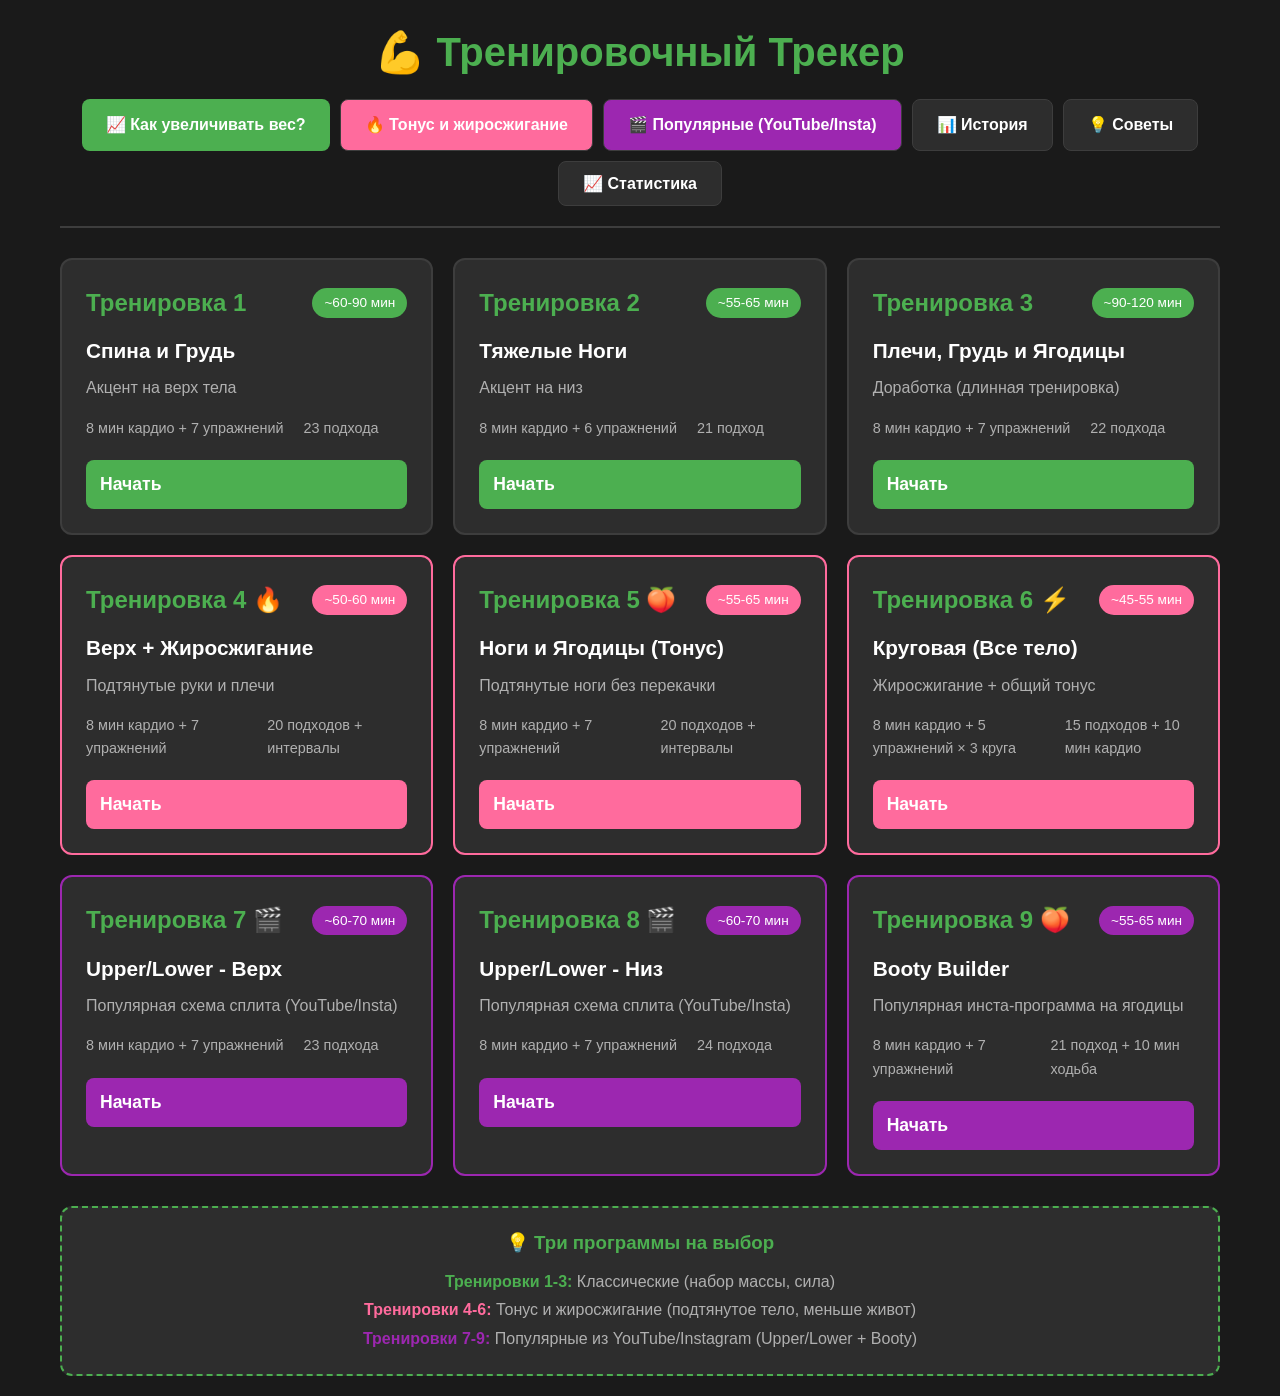
==== index.html @ eb7194f7 "Initial commit via Netlify [skip ci]" ====
<!DOCTYPE html>
<html lang="ru">
<head>
    <meta charset="UTF-8">
    <meta name="viewport" content="width=device-width, initial-scale=1.0">
    <title>Мой Тренировочный Трекер</title>
    <link rel="stylesheet" href="styles.css">
</head>
<body>
    <div class="container">
        <header>
            <h1>💪 Тренировочный Трекер</h1>
            <div class="header-buttons">
                <a href="progression.html" class="btn btn-primary" style="text-decoration: none;">📈 Как увеличивать вес?</a>
                <a href="toning.html" class="btn btn-secondary" style="text-decoration: none; background: #FF6B9D;">🔥 Тонус и жиросжигание</a>
                <a href="popular.html" class="btn btn-secondary" style="text-decoration: none; background: #9C27B0;">🎬 Популярные (YouTube/Insta)</a>
                <button id="historyBtn" class="btn btn-secondary">📊 История</button>
                <button id="adviceBtn" class="btn btn-secondary">💡 Советы</button>
                <button id="statsBtn" class="btn btn-secondary">📈 Статистика</button>
            </div>
        </header>

        <!-- Главный экран выбора тренировки -->
        <div id="mainScreen" class="screen active">
            <div class="workout-cards">
                <div class="workout-card" data-workout="1">
                    <div class="workout-header">
                        <h2>Тренировка 1</h2>
                        <span class="workout-badge">~60-90 мин</span>
                    </div>
                    <h3>Спина и Грудь</h3>
                    <p>Акцент на верх тела</p>
                    <div class="workout-info">
                        <span>8 мин кардио + 7 упражнений</span>
                        <span>23 подхода</span>
                    </div>
                    <button class="btn btn-primary start-btn" data-workout="1">Начать</button>
                </div>

                <div class="workout-card" data-workout="2">
                    <div class="workout-header">
                        <h2>Тренировка 2</h2>
                        <span class="workout-badge">~55-65 мин</span>
                    </div>
                    <h3>Тяжелые Ноги</h3>
                    <p>Акцент на низ</p>
                    <div class="workout-info">
                        <span>8 мин кардио + 6 упражнений</span>
                        <span>21 подход</span>
                    </div>
                    <button class="btn btn-primary start-btn" data-workout="2">Начать</button>
                </div>

                <div class="workout-card" data-workout="3">
                    <div class="workout-header">
                        <h2>Тренировка 3</h2>
                        <span class="workout-badge">~90-120 мин</span>
                    </div>
                    <h3>Плечи, Грудь и Ягодицы</h3>
                    <p>Доработка (длинная тренировка)</p>
                    <div class="workout-info">
                        <span>8 мин кардио + 7 упражнений</span>
                        <span>22 подхода</span>
                    </div>
                    <button class="btn btn-primary start-btn" data-workout="3">Начать</button>
                </div>

                <div class="workout-card" data-workout="4" style="border-color: #FF6B9D;">
                    <div class="workout-header">
                        <h2>Тренировка 4 🔥</h2>
                        <span class="workout-badge" style="background: #FF6B9D;">~50-60 мин</span>
                    </div>
                    <h3>Верх + Жиросжигание</h3>
                    <p>Подтянутые руки и плечи</p>
                    <div class="workout-info">
                        <span>8 мин кардио + 7 упражнений</span>
                        <span>20 подходов + интервалы</span>
                    </div>
                    <button class="btn btn-primary start-btn" data-workout="4" style="background: #FF6B9D;">Начать</button>
                </div>

                <div class="workout-card" data-workout="5" style="border-color: #FF6B9D;">
                    <div class="workout-header">
                        <h2>Тренировка 5 🍑</h2>
                        <span class="workout-badge" style="background: #FF6B9D;">~55-65 мин</span>
                    </div>
                    <h3>Ноги и Ягодицы (Тонус)</h3>
                    <p>Подтянутые ноги без перекачки</p>
                    <div class="workout-info">
                        <span>8 мин кардио + 7 упражнений</span>
                        <span>20 подходов + интервалы</span>
                    </div>
                    <button class="btn btn-primary start-btn" data-workout="5" style="background: #FF6B9D;">Начать</button>
                </div>

                <div class="workout-card" data-workout="6" style="border-color: #FF6B9D;">
                    <div class="workout-header">
                        <h2>Тренировка 6 ⚡</h2>
                        <span class="workout-badge" style="background: #FF6B9D;">~45-55 мин</span>
                    </div>
                    <h3>Круговая (Все тело)</h3>
                    <p>Жиросжигание + общий тонус</p>
                    <div class="workout-info">
                        <span>8 мин кардио + 5 упражнений × 3 круга</span>
                        <span>15 подходов + 10 мин кардио</span>
                    </div>
                    <button class="btn btn-primary start-btn" data-workout="6" style="background: #FF6B9D;">Начать</button>
                </div>

                <div class="workout-card" data-workout="7" style="border-color: #9C27B0;">
                    <div class="workout-header">
                        <h2>Тренировка 7 🎬</h2>
                        <span class="workout-badge" style="background: #9C27B0;">~60-70 мин</span>
                    </div>
                    <h3>Upper/Lower - Верх</h3>
                    <p>Популярная схема сплита (YouTube/Insta)</p>
                    <div class="workout-info">
                        <span>8 мин кардио + 7 упражнений</span>
                        <span>23 подхода</span>
                    </div>
                    <button class="btn btn-primary start-btn" data-workout="7" style="background: #9C27B0;">Начать</button>
                </div>

                <div class="workout-card" data-workout="8" style="border-color: #9C27B0;">
                    <div class="workout-header">
                        <h2>Тренировка 8 🎬</h2>
                        <span class="workout-badge" style="background: #9C27B0;">~60-70 мин</span>
                    </div>
                    <h3>Upper/Lower - Низ</h3>
                    <p>Популярная схема сплита (YouTube/Insta)</p>
                    <div class="workout-info">
                        <span>8 мин кардио + 7 упражнений</span>
                        <span>24 подхода</span>
                    </div>
                    <button class="btn btn-primary start-btn" data-workout="8" style="background: #9C27B0;">Начать</button>
                </div>

                <div class="workout-card" data-workout="9" style="border-color: #9C27B0;">
                    <div class="workout-header">
                        <h2>Тренировка 9 🍑</h2>
                        <span class="workout-badge" style="background: #9C27B0;">~55-65 мин</span>
                    </div>
                    <h3>Booty Builder</h3>
                    <p>Популярная инста-программа на ягодицы</p>
                    <div class="workout-info">
                        <span>8 мин кардио + 7 упражнений</span>
                        <span>21 подход + 10 мин ходьба</span>
                    </div>
                    <button class="btn btn-primary start-btn" data-workout="9" style="background: #9C27B0;">Начать</button>
                </div>
            </div>

            <div style="text-align: center; margin-top: 30px; padding: 20px; background: var(--bg-card); border-radius: 12px; border: 2px dashed var(--primary);">
                <h3 style="color: var(--primary); margin-bottom: 10px;">💡 Три программы на выбор</h3>
                <p style="color: var(--text-secondary); line-height: 1.8;">
                    <strong style="color: var(--primary);">Тренировки 1-3:</strong> Классические (набор массы, сила)<br>
                    <strong style="color: #FF6B9D;">Тренировки 4-6:</strong> Тонус и жиросжигание (подтянутое тело, меньше живот)<br>
                    <strong style="color: #9C27B0;">Тренировки 7-9:</strong> Популярные из YouTube/Instagram (Upper/Lower + Booty)
                </p>
            </div>
        </div>

        <!-- Экран тренировки -->
        <div id="workoutScreen" class="screen">
            <div class="workout-controls">
                <button id="backBtn" class="btn btn-secondary">← Назад</button>
                <div class="timer-display">
                    <div class="main-timer">
                        <span class="timer-label">Общее время:</span>
                        <span id="mainTimer">00:00:00</span>
                    </div>
                </div>
                <button id="finishBtn" class="btn btn-success">✓ Завершить</button>
            </div>

            <!-- Кардио таймер -->
            <div id="cardioSection" class="cardio-section">
                <h2>🏃 Разминка - Кардио (8 минут)</h2>
                <p style="margin-bottom: 20px; opacity: 0.9; font-size: 1.1rem;">
                    Выбери: Эллипсоид / Степпер (Stairmaster) / Велосипед
                </p>
                <div class="cardio-timer">
                    <div class="timer-circle">
                        <span id="cardioTimer">08:00</span>
                    </div>
                    <div class="cardio-buttons">
                        <button id="cardioStartBtn" class="btn btn-primary">Начать</button>
                        <button id="cardioResetBtn" class="btn btn-secondary">Сбросить</button>
                        <button id="cardioSkipBtn" class="btn btn-secondary">Пропустить</button>
                    </div>
                </div>
            </div>

            <!-- Список упражнений -->
            <div id="exercisesList" class="exercises-list"></div>

            <!-- Таймер отдыха -->
            <div id="restTimer" class="rest-timer">
                <div class="rest-content">
                    <h3>⏱️ Отдых</h3>
                    <div class="rest-time" id="restTime">00:60</div>
                    <div class="rest-buttons">
                        <button id="restAddBtn" class="btn btn-secondary">+15 сек</button>
                        <button id="restStopBtn" class="btn btn-primary">Готов!</button>
                    </div>
                </div>
            </div>
        </div>

        <!-- Экран истории -->
        <div id="historyScreen" class="screen">
            <div class="screen-header">
                <button class="btn btn-secondary back-to-main">← Назад</button>
                <h2>📊 История тренировок</h2>
                <button id="clearHistoryBtn" class="btn btn-danger">Очистить</button>
            </div>
            <div id="historyList" class="history-list"></div>
        </div>

        <!-- Экран советов -->
        <div id="adviceScreen" class="screen">
            <div class="screen-header">
                <button class="btn btn-secondary back-to-main">← Назад</button>
                <h2>💡 Советы и рекомендации</h2>
            </div>
            <div class="advice-content">
                <div class="advice-section">
                    <h3>🎯 Почему нет визуальных результатов?</h3>
                    <div class="advice-card">
                        <h4>1. Питание - это 70% успеха</h4>
                        <ul>
                            <li><strong>Белок:</strong> 1.6-2.2 г на кг веса тела в день</li>
                            <li><strong>Калории:</strong> профицит +200-300 ккал для набора массы</li>
                            <li><strong>Отслеживание:</strong> веди дневник питания хотя бы неделю</li>
                        </ul>
                    </div>

                    <div class="advice-card">
                        <h4>2. Прогрессия нагрузок ⚡ КЛЮЧ К РЕЗУЛЬТАТАМ!</h4>
                        <ul>
                            <li><strong>Когда увеличивать вес:</strong> если делаешь все подходы с верхним пределом повторений легко</li>
                            <li><strong>Пример:</strong> делаешь 4 подхода по 10 раз, последний подход легко → увеличь вес</li>
                            <li><strong>Приложение подскажет:</strong> индикатор "Пора увеличить вес" появится автоматически!</li>
                            <li><strong>Изоляция (бицепс, дельты):</strong> +2.5 кг</li>
                            <li><strong>Компаунды верх (жимы, тяги):</strong> +2.5-5 кг</li>
                            <li><strong>Ноги (приседания, жим ногами):</strong> +5-10 кг</li>
                            <li><strong>НЕ жертвуй техникой ради веса!</strong> Лучше меньше вес с правильной техникой</li>
                        </ul>
                    </div>

                    <div class="advice-card warning">
                        <h4>📊 Как использовать трекер весов в приложении:</h4>
                        <ul>
                            <li><strong>1.</strong> Во время тренировки вводи фактическое количество повторений в каждом подходе</li>
                            <li><strong>2.</strong> Когда сделаешь все подходы с максимальным количеством повторений, увидишь: <br><em>"🎉 Отлично! Пора увеличить вес на +X кг"</em></li>
                            <li><strong>3.</strong> Нажми кнопку "⚙️ Вес" рядом с упражнением и введи новый вес</li>
                            <li><strong>4.</strong> Все веса сохраняются автоматически - не потеряешь прогресс!</li>
                        </ul>
                    </div>

                    <div class="advice-card">
                        <h4>3. Разминка и заминка ВАЖНЫ!</h4>
                        <ul>
                            <li><strong>Разминка:</strong> 8 мин кардио ✅ (уже включено в каждую тренировку)</li>
                            <li><strong>Дополнительно:</strong> можешь добавить 2-3 мин динамической растяжки</li>
                            <li><strong>Заминка:</strong> 5-10 мин растяжки работающих мышц</li>
                            <li>Это предотвращает травмы и улучшает восстановление</li>
                        </ul>
                    </div>

                    <div class="advice-card">
                        <h4>4. Восстановление</h4>
                        <ul>
                            <li><strong>Сон:</strong> 7-9 часов каждую ночь</li>
                            <li><strong>Отдых:</strong> минимум 48 часов между тренировками одной группы мышц</li>
                            <li><strong>Вода:</strong> 2-3 литра в день</li>
                        </ul>
                    </div>

                    <div class="advice-card">
                        <h4>5. Техника выполнения</h4>
                        <ul>
                            <li>Медленная негативная фаза (опускание веса)</li>
                            <li>Полная амплитуда движения</li>
                            <li>Контроль веса, не рывки</li>
                            <li>Связь мозг-мышца (чувствуй работающую мышцу)</li>
                        </ul>
                    </div>

                    <div class="advice-card">
                        <h4>6. Опциональные упражнения</h4>
                        <ul>
                            <li><strong>Кор:</strong> планки и пресс нужны для стабилизации</li>
                            <li>Делай их хотя бы 2 раза в неделю</li>
                            <li>Сильный кор = больше силы в базовых упражнениях</li>
                        </ul>
                    </div>
                </div>

                <div class="advice-section">
                    <h3>📝 Рекомендации по твоей программе</h3>
                    <div class="advice-card warning">
                        <h4>⚠️ Что стоит изменить:</h4>
                        <ul>
                            <li><strong>✅ Кардио разминка:</strong> уже включено в каждую тренировку (8 мин)</li>
                            <li><strong>Добавь заминку:</strong> 5-10 мин растяжки в конце тренировки</li>
                            <li><strong>Делай опциональные упражнения:</strong> особенно кор</li>
                            <li><strong>Отслеживай прогресс:</strong> записывай веса и повторения</li>
                            <li><strong>Фотографируй себя:</strong> каждые 2 недели в одном ракурсе</li>
                        </ul>
                    </div>
                </div>

                <div class="advice-section">
                    <h3>🔥 Новые тренировки 4-6: Тонус и жиросжигание</h3>

                    <div class="advice-card" style="border-color: #FF6B9D; background: rgba(255, 107, 157, 0.05);">
                        <h4 style="color: #FF6B9D;">Для кого эти тренировки?</h4>
                        <ul>
                            <li>✅ Хочешь подтянутое тело (не массивное)</li>
                            <li>✅ Нужно убрать живот</li>
                            <li>✅ Хочешь красивые руки и ноги</li>
                            <li>✅ Любишь тренажеры, не любишь работать на коврике</li>
                            <li>✅ Предпочитаешь короткие тренировки (45-60 мин)</li>
                        </ul>
                    </div>

                    <div class="advice-card">
                        <h4>Тренировка 4: Верх + Жиросжигание</h4>
                        <ul>
                            <li><strong>Акцент:</strong> Подтянутые руки (особенно трицепс - задняя часть рук)</li>
                            <li><strong>Особенности:</strong> 4 подхода на трицепс по 15 повторений</li>
                            <li><strong>Кардио:</strong> 5 мин интервалы (30 сек быстро / 30 сек медленно)</li>
                            <li><strong>Упражнения на пресс:</strong> скручивания на блоке</li>
                        </ul>
                    </div>

                    <div class="advice-card">
                        <h4>Тренировка 5: Ноги и Ягодицы (Тонус)</h4>
                        <ul>
                            <li><strong>Акцент:</strong> Подтянутые ноги и ягодицы БЕЗ перекачки</li>
                            <li><strong>Особенности:</strong> Легкие веса, 15-20 повторений</li>
                            <li><strong>Изоляция:</strong> Отведение/сведение ног для формы</li>
                            <li><strong>Кардио:</strong> 5 мин степпер интервалы</li>
                        </ul>
                    </div>

                    <div class="advice-card">
                        <h4>Тренировка 6: Круговая (Всё тело)</h4>
                        <ul>
                            <li><strong>Формат:</strong> 3 круга без отдыха между упражнениями!</li>
                            <li><strong>Эффект:</strong> Максимальное жиросжигание</li>
                            <li><strong>Время:</strong> Самая быстрая - 45-55 минут</li>
                            <li><strong>Кардио:</strong> 10 минут в конце</li>
                            <li><strong>Важно:</strong> Не гонись за весами, важнее темп!</li>
                        </ul>
                    </div>

                    <div class="advice-card warning">
                        <h4>⚠️ ВАЖНО: Про живот</h4>
                        <ul>
                            <li><strong>Локального жиросжигания НЕ существует!</strong></li>
                            <li>Упражнения на пресс НЕ убирают живот</li>
                            <li>Убрать живот = дефицит калорий + кардио + время</li>
                            <li>Упражнения на пресс = укрепление кора (осанка, сила)</li>
                            <li><strong>Формула:</strong> Питание (70%) + Кардио (20%) + Силовые (10%)</li>
                        </ul>
                    </div>

                    <div class="advice-card" style="border-color: #FF6B9D;">
                        <h4 style="color: #FF6B9D;">Питание для тренировок 4-6:</h4>
                        <ul>
                            <li><strong>Белок:</strong> 1.8-2.2 г на кг веса (для сохранения мышц)</li>
                            <li><strong>Калории:</strong> дефицит -300-500 ккал</li>
                            <li><strong>Не спеши:</strong> -0.5 кг в неделю = идеально</li>
                            <li><strong>Результат:</strong> Через 8-12 недель увидишь изменения</li>
                        </ul>
                    </div>

                    <div class="advice-card">
                        <h4>Можно ли совмещать программы?</h4>
                        <p style="margin-bottom: 10px;">✅ Да! Примеры:</p>
                        <ul>
                            <li><strong>Вариант 1:</strong> Пн - Тренировка 1, Ср - Тренировка 5, Пт - Тренировка 6</li>
                            <li><strong>Вариант 2:</strong> Чередуй недели (неделя 1-3, неделя 4-6)</li>
                            <li><strong>Вариант 3:</strong> Верх из 1-3, низ из 4-6</li>
                        </ul>
                    </div>
                </div>

                <div class="advice-section">
                    <h3>🔢 Калькулятор калорий</h3>
                    <div class="calculator">
                        <div class="calc-inputs">
                            <label>
                                Вес (кг):
                                <input type="number" id="weightInput" placeholder="70">
                            </label>
                            <label>
                                Рост (см):
                                <input type="number" id="heightInput" placeholder="175">
                            </label>
                            <label>
                                Возраст:
                                <input type="number" id="ageInput" placeholder="25">
                            </label>
                            <label>
                                Пол:
                                <select id="genderInput">
                                    <option value="male">Мужчина</option>
                                    <option value="female">Женщина</option>
                                </select>
                            </label>
                        </div>
                        <button id="calculateBtn" class="btn btn-primary">Рассчитать</button>
                        <div id="calcResult" class="calc-result"></div>
                    </div>
                </div>
            </div>
        </div>

        <!-- Экран статистики -->
        <div id="statsScreen" class="screen">
            <div class="screen-header">
                <button class="btn btn-secondary back-to-main">← Назад</button>
                <h2>📈 Статистика</h2>
            </div>
            <div id="statsContent" class="stats-content"></div>
        </div>
    </div>

    <script src="script.js"></script>
</body>
</html>
---- styles.css ----
* {
    margin: 0;
    padding: 0;
    box-sizing: border-box;
}

:root {
    --primary: #4CAF50;
    --primary-dark: #388E3C;
    --secondary: #2196F3;
    --danger: #f44336;
    --warning: #ff9800;
    --success: #4CAF50;
    --bg-dark: #1a1a1a;
    --bg-card: #2d2d2d;
    --text: #ffffff;
    --text-secondary: #b0b0b0;
    --border: #3d3d3d;
}

body {
    font-family: -apple-system, BlinkMacSystemFont, 'Segoe UI', Roboto, Oxygen, Ubuntu, Cantarell, sans-serif;
    background: var(--bg-dark);
    color: var(--text);
    line-height: 1.6;
    min-height: 100vh;
}

.container {
    max-width: 1200px;
    margin: 0 auto;
    padding: 20px;
}

/* Header */
header {
    text-align: center;
    margin-bottom: 30px;
    padding-bottom: 20px;
    border-bottom: 2px solid var(--border);
}

header h1 {
    font-size: 2.5rem;
    margin-bottom: 15px;
    color: var(--primary);
}

.header-buttons {
    display: flex;
    gap: 10px;
    justify-content: center;
    flex-wrap: wrap;
}

/* Buttons */
.btn {
    padding: 12px 24px;
    border: none;
    border-radius: 8px;
    font-size: 1rem;
    font-weight: 600;
    cursor: pointer;
    transition: all 0.3s ease;
    display: inline-flex;
    align-items: center;
    gap: 8px;
}

.btn-primary {
    background: var(--primary);
    color: white;
}

.btn-primary:hover {
    background: var(--primary-dark);
    transform: translateY(-2px);
    box-shadow: 0 4px 12px rgba(76, 175, 80, 0.4);
}

.btn-secondary {
    background: var(--bg-card);
    color: var(--text);
    border: 1px solid var(--border);
}

.btn-secondary:hover {
    background: var(--border);
}

.btn-danger {
    background: var(--danger);
    color: white;
}

.btn-danger:hover {
    background: #d32f2f;
}

.btn-success {
    background: var(--success);
    color: white;
}

/* Screens */
.screen {
    display: none;
}

.screen.active {
    display: block;
}

/* Workout Cards */
.workout-cards {
    display: grid;
    grid-template-columns: repeat(auto-fit, minmax(300px, 1fr));
    gap: 20px;
    margin-top: 30px;
}

.workout-card {
    background: var(--bg-card);
    border: 2px solid var(--border);
    border-radius: 12px;
    padding: 24px;
    transition: all 0.3s ease;
}

.workout-card:hover {
    border-color: var(--primary);
    transform: translateY(-4px);
    box-shadow: 0 8px 24px rgba(76, 175, 80, 0.2);
}

.workout-header {
    display: flex;
    justify-content: space-between;
    align-items: center;
    margin-bottom: 12px;
}

.workout-header h2 {
    color: var(--primary);
    font-size: 1.5rem;
}

.workout-badge {
    background: var(--primary);
    color: white;
    padding: 4px 12px;
    border-radius: 20px;
    font-size: 0.85rem;
}

.workout-card h3 {
    font-size: 1.3rem;
    margin-bottom: 8px;
}

.workout-card p {
    color: var(--text-secondary);
    margin-bottom: 16px;
}

.workout-info {
    display: flex;
    gap: 20px;
    margin-bottom: 20px;
    color: var(--text-secondary);
    font-size: 0.9rem;
}

.start-btn {
    width: 100%;
    padding: 14px;
    font-size: 1.1rem;
}

/* Workout Screen */
.workout-controls {
    display: flex;
    justify-content: space-between;
    align-items: center;
    background: var(--bg-card);
    padding: 16px;
    border-radius: 12px;
    margin-bottom: 24px;
    gap: 16px;
    flex-wrap: wrap;
}

.timer-display {
    flex: 1;
    text-align: center;
}

.main-timer {
    display: flex;
    flex-direction: column;
    align-items: center;
}

.timer-label {
    font-size: 0.85rem;
    color: var(--text-secondary);
    margin-bottom: 4px;
}

#mainTimer {
    font-size: 2rem;
    font-weight: bold;
    color: var(--primary);
    font-family: 'Courier New', monospace;
}

/* Cardio Section */
.cardio-section {
    background: linear-gradient(135deg, var(--secondary) 0%, #1976D2 100%);
    border-radius: 12px;
    padding: 30px;
    margin-bottom: 30px;
    text-align: center;
}

.cardio-section h2 {
    margin-bottom: 24px;
    font-size: 1.8rem;
}

.cardio-timer {
    display: flex;
    flex-direction: column;
    align-items: center;
    gap: 24px;
}

.timer-circle {
    width: 200px;
    height: 200px;
    border-radius: 50%;
    background: rgba(255, 255, 255, 0.1);
    display: flex;
    align-items: center;
    justify-content: center;
    border: 8px solid rgba(255, 255, 255, 0.3);
}

#cardioTimer {
    font-size: 3rem;
    font-weight: bold;
    font-family: 'Courier New', monospace;
}

.cardio-buttons {
    display: flex;
    gap: 12px;
    flex-wrap: wrap;
    justify-content: center;
}

.cardio-section.completed {
    background: linear-gradient(135deg, var(--success) 0%, #2E7D32 100%);
    opacity: 0.7;
}

.cardio-section.hidden {
    display: none;
}

/* Exercise List */
.exercises-list {
    display: flex;
    flex-direction: column;
    gap: 20px;
}

.exercise-card {
    background: var(--bg-card);
    border: 2px solid var(--border);
    border-radius: 12px;
    padding: 20px;
    transition: all 0.3s ease;
}

.exercise-card.optional {
    border-color: var(--warning);
    border-style: dashed;
}

.exercise-card.cardio {
    border-color: #FF6B9D;
    background: linear-gradient(135deg, rgba(255, 107, 157, 0.05) 0%, rgba(255, 107, 157, 0.1) 100%);
}

.exercise-card.cardio h3 {
    color: #FF6B9D;
}

.exercise-header {
    display: flex;
    justify-content: space-between;
    align-items: flex-start;
    margin-bottom: 16px;
    gap: 16px;
}

.exercise-title {
    flex: 1;
}

.exercise-title h3 {
    font-size: 1.3rem;
    margin-bottom: 8px;
    color: var(--primary);
}

.exercise-details {
    color: var(--text-secondary);
    font-size: 0.95rem;
}

.exercise-note {
    margin-top: 8px;
    padding: 8px 12px;
    background: rgba(255, 107, 157, 0.15);
    border-left: 3px solid #FF6B9D;
    border-radius: 4px;
    font-size: 0.9rem;
    color: #FF6B9D;
    font-weight: 500;
}

.optional-badge {
    background: var(--warning);
    color: white;
    padding: 4px 12px;
    border-radius: 20px;
    font-size: 0.85rem;
    white-space: nowrap;
}

.sets-grid {
    display: grid;
    grid-template-columns: repeat(auto-fill, minmax(180px, 1fr));
    gap: 12px;
}

.set-item {
    background: var(--bg-dark);
    border: 2px solid var(--border);
    border-radius: 8px;
    padding: 12px;
    display: flex;
    flex-direction: column;
    gap: 8px;
    transition: all 0.3s ease;
}

.set-item:hover {
    border-color: var(--primary);
}

.set-item.completed {
    border-color: var(--success);
    background: rgba(76, 175, 80, 0.1);
}

.set-checkbox-row {
    display: flex;
    align-items: center;
    gap: 12px;
}

.set-checkbox {
    width: 24px;
    height: 24px;
    cursor: pointer;
    accent-color: var(--primary);
    flex-shrink: 0;
}

.set-label {
    font-weight: 500;
    flex: 1;
    cursor: pointer;
}

.reps-input {
    width: 100%;
    padding: 8px;
    border: 2px solid var(--border);
    border-radius: 6px;
    background: var(--bg-card);
    color: var(--text);
    font-size: 0.95rem;
    text-align: center;
}

.reps-input:focus {
    outline: none;
    border-color: var(--primary);
}

.reps-input::placeholder {
    color: var(--text-secondary);
}

/* Exercise Controls */
.exercise-controls {
    display: flex;
    gap: 8px;
    align-items: center;
    flex-wrap: wrap;
}

.btn-small {
    padding: 6px 12px;
    font-size: 0.85rem;
}

/* Progress Indicator */
.progress-indicator {
    margin: 12px 0;
}

.progress-alert {
    background: linear-gradient(135deg, var(--success) 0%, #2E7D32 100%);
    border: 2px solid var(--success);
    border-radius: 8px;
    padding: 12px 16px;
    text-align: center;
    font-weight: 600;
    animation: pulse 2s ease-in-out infinite;
}

@keyframes pulse {
    0%, 100% {
        opacity: 1;
        transform: scale(1);
    }
    50% {
        opacity: 0.9;
        transform: scale(1.02);
    }
}

/* Rest Timer */
.rest-timer {
    display: none;
    position: fixed;
    top: 0;
    left: 0;
    right: 0;
    bottom: 0;
    background: rgba(0, 0, 0, 0.9);
    z-index: 1000;
    align-items: center;
    justify-content: center;
}

.rest-timer.active {
    display: flex;
}

.rest-content {
    background: var(--bg-card);
    border: 3px solid var(--primary);
    border-radius: 20px;
    padding: 48px;
    text-align: center;
    max-width: 400px;
}

.rest-content h3 {
    font-size: 2rem;
    margin-bottom: 24px;
    color: var(--primary);
}

.rest-time {
    font-size: 5rem;
    font-weight: bold;
    color: var(--primary);
    font-family: 'Courier New', monospace;
    margin-bottom: 32px;
}

.rest-buttons {
    display: flex;
    gap: 12px;
    justify-content: center;
}

/* History Screen */
.screen-header {
    display: flex;
    justify-content: space-between;
    align-items: center;
    margin-bottom: 24px;
    gap: 16px;
    flex-wrap: wrap;
}

.screen-header h2 {
    flex: 1;
    text-align: center;
    color: var(--primary);
}

.history-list {
    display: flex;
    flex-direction: column;
    gap: 16px;
}

.history-item {
    background: var(--bg-card);
    border: 2px solid var(--border);
    border-radius: 12px;
    padding: 20px;
}

.history-header {
    display: flex;
    justify-content: space-between;
    align-items: center;
    margin-bottom: 12px;
    flex-wrap: wrap;
    gap: 12px;
}

.history-header h3 {
    color: var(--primary);
}

.history-date {
    color: var(--text-secondary);
    font-size: 0.9rem;
}

.history-stats {
    display: flex;
    gap: 24px;
    flex-wrap: wrap;
    color: var(--text-secondary);
    font-size: 0.95rem;
}

.history-item.empty {
    text-align: center;
    color: var(--text-secondary);
    padding: 40px;
}

/* Advice Screen */
.advice-content {
    display: flex;
    flex-direction: column;
    gap: 32px;
}

.advice-section h3 {
    color: var(--primary);
    font-size: 1.8rem;
    margin-bottom: 20px;
}

.advice-card {
    background: var(--bg-card);
    border: 2px solid var(--border);
    border-radius: 12px;
    padding: 24px;
    margin-bottom: 16px;
}

.advice-card.warning {
    border-color: var(--warning);
}

.advice-card h4 {
    color: var(--primary);
    font-size: 1.3rem;
    margin-bottom: 12px;
}

.advice-card ul {
    list-style-position: inside;
    color: var(--text-secondary);
}

.advice-card li {
    margin-bottom: 8px;
    line-height: 1.6;
}

.advice-card strong {
    color: var(--text);
}

/* Calculator */
.calculator {
    background: var(--bg-card);
    border: 2px solid var(--border);
    border-radius: 12px;
    padding: 24px;
}

.calc-inputs {
    display: grid;
    grid-template-columns: repeat(auto-fit, minmax(200px, 1fr));
    gap: 16px;
    margin-bottom: 20px;
}

.calc-inputs label {
    display: flex;
    flex-direction: column;
    gap: 8px;
    color: var(--text-secondary);
}

.calc-inputs input,
.calc-inputs select {
    padding: 10px;
    border: 2px solid var(--border);
    border-radius: 8px;
    background: var(--bg-dark);
    color: var(--text);
    font-size: 1rem;
}

.calc-inputs input:focus,
.calc-inputs select:focus {
    outline: none;
    border-color: var(--primary);
}

#calculateBtn {
    width: 100%;
    margin-bottom: 20px;
}

.calc-result {
    background: var(--bg-dark);
    border: 2px solid var(--primary);
    border-radius: 8px;
    padding: 20px;
    display: none;
}

.calc-result.active {
    display: block;
}

.calc-result h4 {
    color: var(--primary);
    margin-bottom: 12px;
}

.calc-result p {
    margin-bottom: 8px;
    color: var(--text-secondary);
}

.calc-result strong {
    color: var(--text);
    font-size: 1.1rem;
}

/* Stats Screen */
.stats-content {
    display: grid;
    grid-template-columns: repeat(auto-fit, minmax(280px, 1fr));
    gap: 20px;
}

.stat-card {
    background: var(--bg-card);
    border: 2px solid var(--border);
    border-radius: 12px;
    padding: 24px;
    text-align: center;
}

.stat-card h3 {
    color: var(--primary);
    margin-bottom: 16px;
}

.stat-value {
    font-size: 3rem;
    font-weight: bold;
    color: var(--text);
    margin-bottom: 8px;
}

.stat-label {
    color: var(--text-secondary);
    font-size: 0.95rem;
}

/* Responsive */
@media (max-width: 768px) {
    .container {
        padding: 12px;
    }

    header h1 {
        font-size: 2rem;
    }

    .workout-cards {
        grid-template-columns: 1fr;
    }

    .timer-circle {
        width: 160px;
        height: 160px;
    }

    #cardioTimer {
        font-size: 2.5rem;
    }

    .rest-content {
        padding: 32px 24px;
        margin: 20px;
    }

    .rest-time {
        font-size: 4rem;
    }

    .sets-grid {
        grid-template-columns: 1fr;
    }

    .workout-controls {
        flex-direction: column;
    }

    #mainTimer {
        font-size: 1.5rem;
    }
}

/* Animation */
@keyframes fadeIn {
    from {
        opacity: 0;
        transform: translateY(20px);
    }
    to {
        opacity: 1;
        transform: translateY(0);
    }
}

.exercise-card {
    animation: fadeIn 0.5s ease;
}
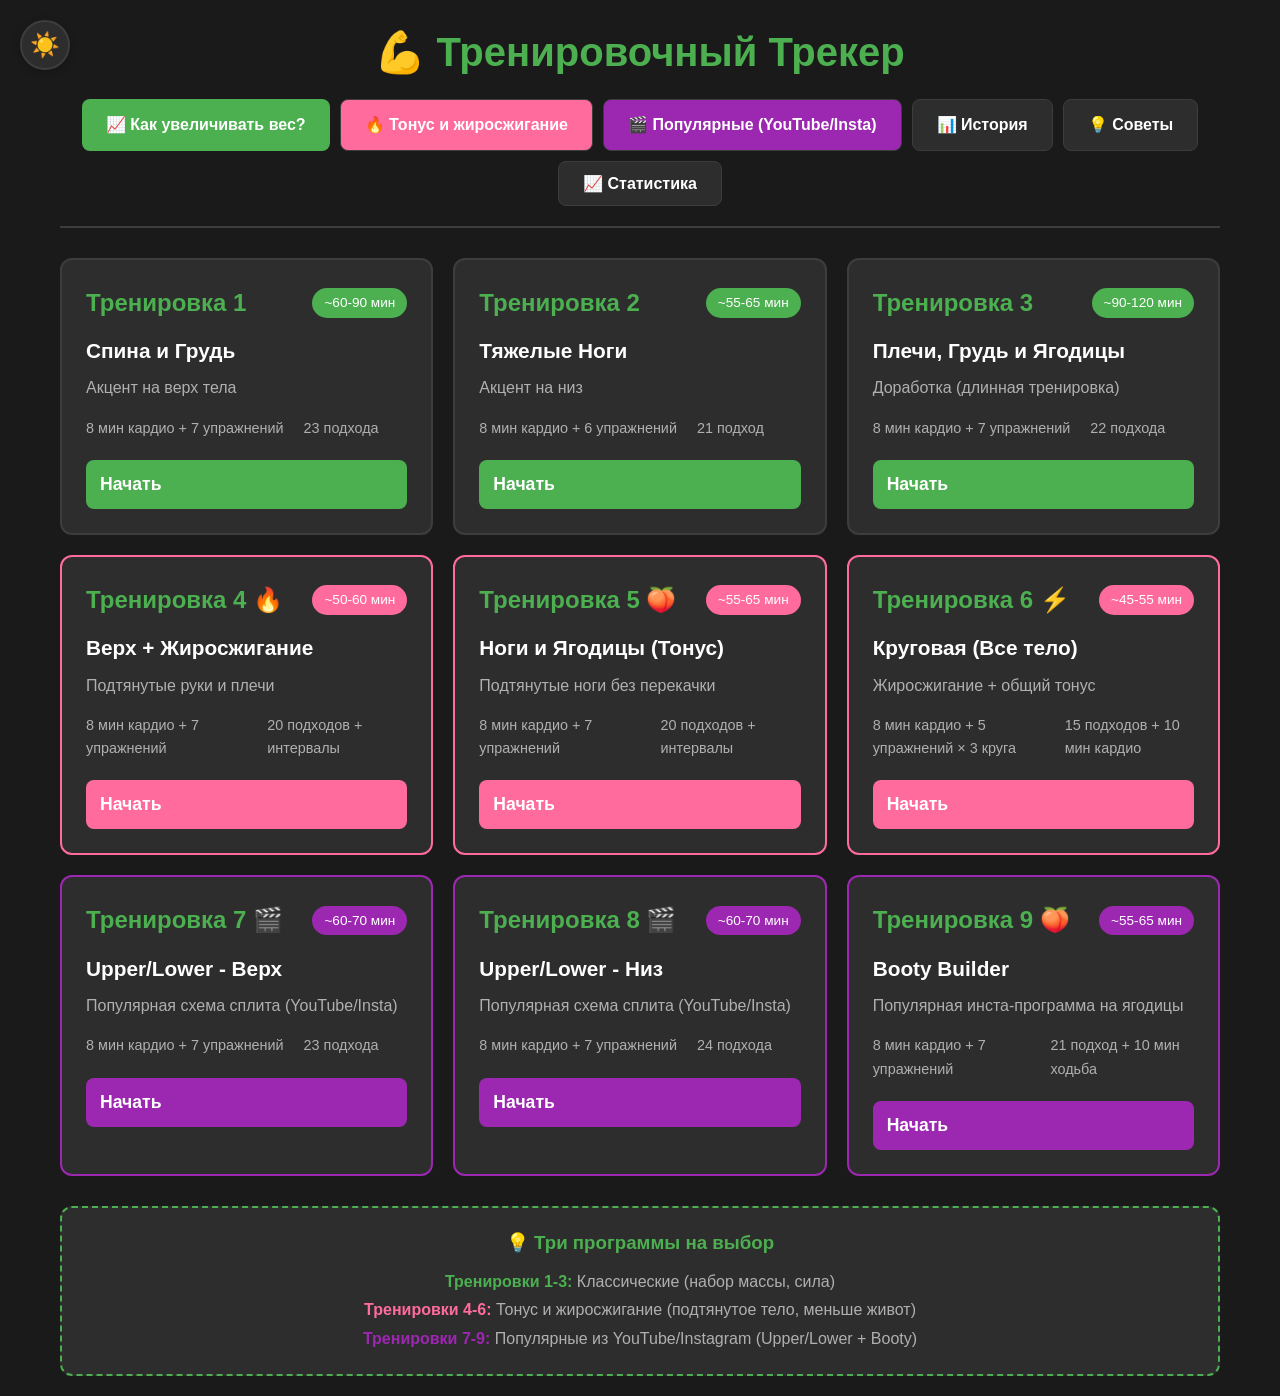
==== commit 7c1e2365: "Add files via upload" ====
--- a/index.html
+++ b/index.html
@@ -7,6 +7,11 @@
     <link rel="stylesheet" href="styles.css">
 </head>
 <body>
+    <!-- Theme toggle -->
+    <button class="theme-toggle" id="themeToggle" title="Switch theme">
+        🌙
+    </button>
+
     <div class="container">
         <header>
             <h1>💪 Тренировочный Трекер</h1>
--- a/styles.css
+++ b/styles.css
@@ -18,6 +18,46 @@
     --border: #3d3d3d;
 }
 
+/* Light theme */
+[data-theme="light"] {
+    --primary: #4CAF50;
+    --primary-dark: #388E3C;
+    --secondary: #2196F3;
+    --danger: #f44336;
+    --warning: #ff9800;
+    --success: #4CAF50;
+    --bg-dark: #f5f5f5;
+    --bg-card: #ffffff;
+    --text: #1a1a1a;
+    --text-secondary: #666666;
+    --border: #e0e0e0;
+}
+
+/* Theme toggle button */
+.theme-toggle {
+    position: fixed;
+    top: 20px;
+    left: 20px;
+    z-index: 1000;
+    background: var(--bg-card);
+    border: 2px solid var(--border);
+    border-radius: 50%;
+    width: 50px;
+    height: 50px;
+    display: flex;
+    align-items: center;
+    justify-content: center;
+    cursor: pointer;
+    font-size: 1.5rem;
+    transition: all 0.3s ease;
+    box-shadow: 0 2px 8px rgba(0, 0, 0, 0.2);
+}
+
+.theme-toggle:hover {
+    transform: scale(1.1);
+    border-color: var(--primary);
+}
+
 body {
     font-family: -apple-system, BlinkMacSystemFont, 'Segoe UI', Roboto, Oxygen, Ubuntu, Cantarell, sans-serif;
     background: var(--bg-dark);
@@ -331,6 +371,40 @@
     font-weight: 500;
 }
 
+.exercise-technique {
+    margin-top: 6px;
+    padding: 6px 10px;
+    background: rgba(76, 175, 80, 0.1);
+    border-left: 3px solid var(--primary);
+    border-radius: 4px;
+    font-size: 0.85rem;
+    color: var(--text-secondary);
+    line-height: 1.4;
+}
+
+.exercise-superset {
+    margin-top: 8px;
+    padding: 8px 12px;
+    background: rgba(255, 152, 0, 0.15);
+    border-left: 3px solid var(--warning);
+    border-radius: 4px;
+    font-size: 0.9rem;
+    color: var(--warning);
+    font-weight: 600;
+    animation: pulse 2s ease-in-out infinite;
+}
+
+.exercise-warmup {
+    margin-top: 8px;
+    padding: 8px 12px;
+    background: rgba(33, 150, 243, 0.15);
+    border-left: 3px solid var(--secondary);
+    border-radius: 4px;
+    font-size: 0.85rem;
+    color: var(--secondary);
+    font-weight: 500;
+}
+
 .optional-badge {
     background: var(--warning);
     color: white;
@@ -386,24 +460,74 @@
     cursor: pointer;
 }
 
-.reps-input {
-    width: 100%;
-    padding: 8px;
-    border: 2px solid var(--border);
+/* Reps counter with +/- buttons */
+.reps-counter {
+    display: flex;
+    align-items: center;
+    gap: 8px;
+    justify-content: space-between;
+    background: var(--bg-dark);
+    border: 2px solid var(--border);
+    border-radius: 8px;
+    padding: 8px 12px;
+}
+
+.reps-btn {
+    background: var(--primary);
+    color: white;
+    border: none;
     border-radius: 6px;
-    background: var(--bg-card);
+    width: 36px;
+    height: 36px;
+    font-size: 1.3rem;
+    font-weight: bold;
+    cursor: pointer;
+    display: flex;
+    align-items: center;
+    justify-content: center;
+    transition: all 0.2s ease;
+    flex-shrink: 0;
+}
+
+.reps-btn:hover {
+    background: var(--primary-dark);
+    transform: scale(1.05);
+}
+
+.reps-btn:active {
+    transform: scale(0.95);
+}
+
+.reps-btn.minus {
+    background: var(--danger);
+}
+
+.reps-btn.minus:hover {
+    background: #d32f2f;
+}
+
+.reps-display {
+    font-size: 1.5rem;
+    font-weight: bold;
     color: var(--text);
-    font-size: 0.95rem;
+    min-width: 40px;
     text-align: center;
-}
-
-.reps-input:focus {
-    outline: none;
-    border-color: var(--primary);
-}
-
-.reps-input::placeholder {
-    color: var(--text-secondary);
+    flex: 1;
+}
+
+.reps-label {
+    color: var(--text-secondary);
+    font-size: 0.9rem;
+    white-space: nowrap;
+}
+
+.warmup-set {
+    border: 2px solid var(--secondary) !important;
+    background: rgba(33, 150, 243, 0.05) !important;
+}
+
+.warmup-set .reps-counter {
+    border-color: var(--secondary);
 }
 
 /* Exercise Controls */
@@ -760,3 +884,130 @@
 .exercise-card {
     animation: fadeIn 0.5s ease;
 }
+
+/* Superset Modal */
+.superset-modal {
+    display: none;
+    position: fixed;
+    top: 0;
+    left: 0;
+    right: 0;
+    bottom: 0;
+    background: rgba(0, 0, 0, 0.9);
+    z-index: 2000;
+    align-items: center;
+    justify-content: center;
+    padding: 20px;
+    overflow-y: auto;
+}
+
+.superset-modal.active {
+    display: flex;
+}
+
+.superset-modal-content {
+    background: var(--bg-card);
+    border: 2px solid var(--border);
+    border-radius: 16px;
+    padding: 30px;
+    max-width: 600px;
+    width: 100%;
+    max-height: 80vh;
+    overflow-y: auto;
+}
+
+.superset-modal-content h3 {
+    color: var(--primary);
+    margin-bottom: 12px;
+}
+
+.superset-modal-content p {
+    color: var(--text-secondary);
+    margin-bottom: 24px;
+}
+
+.superset-options {
+    display: flex;
+    flex-direction: column;
+    gap: 12px;
+    margin-bottom: 24px;
+}
+
+.superset-option {
+    background: var(--bg-dark);
+    border: 2px solid var(--border);
+    border-radius: 12px;
+    padding: 16px;
+    cursor: pointer;
+    transition: all 0.3s ease;
+}
+
+.superset-option:hover {
+    transform: translateX(4px);
+    border-color: var(--primary);
+}
+
+.superset-option.good {
+    border-color: var(--success);
+}
+
+.superset-option.good:hover {
+    background: rgba(76, 175, 80, 0.1);
+}
+
+.superset-option.ok {
+    border-color: var(--warning);
+}
+
+.superset-option.ok:hover {
+    background: rgba(255, 152, 0, 0.1);
+}
+
+.superset-option.bad {
+    border-color: var(--danger);
+    opacity: 0.6;
+}
+
+.superset-option.bad:hover {
+    background: rgba(244, 67, 54, 0.1);
+}
+
+.superset-option-header {
+    display: flex;
+    justify-content: space-between;
+    align-items: center;
+    margin-bottom: 8px;
+}
+
+.superset-option-header strong {
+    color: var(--text);
+    font-size: 1.1rem;
+}
+
+.superset-option-header span {
+    font-size: 1.3rem;
+}
+
+.superset-recommendation {
+    color: var(--text-secondary);
+    font-size: 0.9rem;
+}
+
+.superset-option.good .superset-recommendation {
+    color: var(--success);
+}
+
+.superset-option.ok .superset-recommendation {
+    color: var(--warning);
+}
+
+.superset-option.bad .superset-recommendation {
+    color: var(--danger);
+}
+
+.superset-btn {
+    white-space: nowrap;
+    max-width: 150px;
+    overflow: hidden;
+    text-overflow: ellipsis;
+}
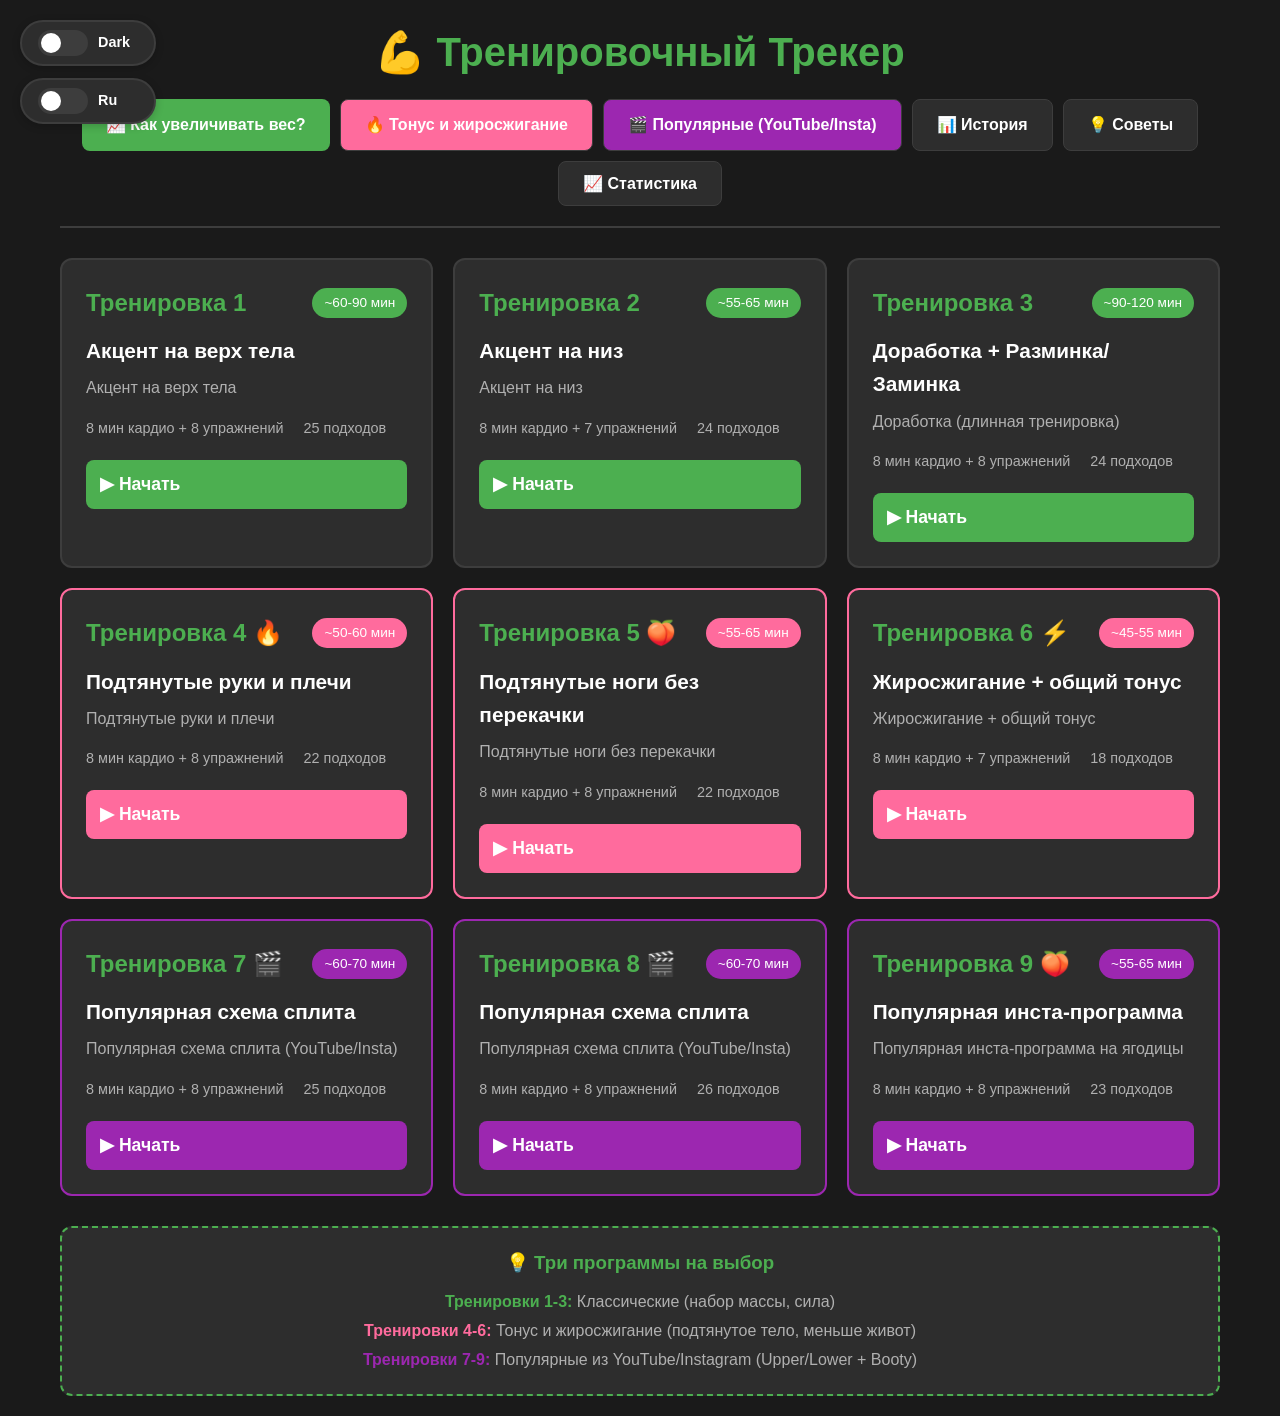
==== commit 5a892403: "Initial commit" ====
--- a/index.html
+++ b/index.html
@@ -3,14 +3,41 @@
 <head>
     <meta charset="UTF-8">
     <meta name="viewport" content="width=device-width, initial-scale=1.0">
+    <meta name="description" content="Трекер тренировок в зале с 9 программами">
+    <meta name="theme-color" content="#4CAF50">
     <title>Мой Тренировочный Трекер</title>
+
+    <!-- PWA Manifest -->
+    <link rel="manifest" href="manifest.json">
+
+    <!-- Icons -->
+    <link rel="icon" type="image/png" sizes="192x192" href="icon-192.png">
+    <link rel="icon" type="image/png" sizes="512x512" href="icon-512.png">
+    <link rel="apple-touch-icon" href="icon-192.png">
+
     <link rel="stylesheet" href="styles.css">
 </head>
 <body>
-    <!-- Theme toggle -->
-    <button class="theme-toggle" id="themeToggle" title="Switch theme">
-        🌙
-    </button>
+    <!-- Theme and Language toggles -->
+    <div class="toggles-container">
+        <!-- Theme toggle -->
+        <div class="toggle-group">
+            <label class="toggle-switch">
+                <input type="checkbox" id="themeToggle">
+                <span class="toggle-slider"></span>
+            </label>
+            <span class="toggle-label" id="themeLabel">Dark</span>
+        </div>
+
+        <!-- Language toggle -->
+        <div class="toggle-group">
+            <label class="toggle-switch">
+                <input type="checkbox" id="languageToggle">
+                <span class="toggle-slider"></span>
+            </label>
+            <span class="toggle-label" id="languageLabel">Ru</span>
+        </div>
+    </div>
 
     <div class="container">
         <header>
@@ -176,24 +203,6 @@
                     </div>
                 </div>
                 <button id="finishBtn" class="btn btn-success">✓ Завершить</button>
-            </div>
-
-            <!-- Кардио таймер -->
-            <div id="cardioSection" class="cardio-section">
-                <h2>🏃 Разминка - Кардио (8 минут)</h2>
-                <p style="margin-bottom: 20px; opacity: 0.9; font-size: 1.1rem;">
-                    Выбери: Эллипсоид / Степпер (Stairmaster) / Велосипед
-                </p>
-                <div class="cardio-timer">
-                    <div class="timer-circle">
-                        <span id="cardioTimer">08:00</span>
-                    </div>
-                    <div class="cardio-buttons">
-                        <button id="cardioStartBtn" class="btn btn-primary">Начать</button>
-                        <button id="cardioResetBtn" class="btn btn-secondary">Сбросить</button>
-                        <button id="cardioSkipBtn" class="btn btn-secondary">Пропустить</button>
-                    </div>
-                </div>
             </div>
 
             <!-- Список упражнений -->
@@ -435,5 +444,20 @@
     </div>
 
     <script src="script.js"></script>
+
+    <!-- PWA Service Worker -->
+    <script>
+        if ('serviceWorker' in navigator) {
+            window.addEventListener('load', () => {
+                navigator.serviceWorker.register('./service-worker.js')
+                    .then(registration => {
+                        console.log('Service Worker registered:', registration.scope);
+                    })
+                    .catch(error => {
+                        console.log('Service Worker registration failed:', error);
+                    });
+            });
+        }
+    </script>
 </body>
 </html>
--- a/styles.css
+++ b/styles.css
@@ -33,29 +33,83 @@
     --border: #e0e0e0;
 }
 
-/* Theme toggle button */
-.theme-toggle {
+/* Toggles container */
+.toggles-container {
     position: fixed;
     top: 20px;
     left: 20px;
     z-index: 1000;
+    display: flex;
+    flex-direction: column;
+    gap: 12px;
+}
+
+.toggle-group {
+    display: flex;
+    align-items: center;
+    gap: 10px;
     background: var(--bg-card);
+    padding: 8px 16px;
+    border-radius: 30px;
     border: 2px solid var(--border);
+    box-shadow: 0 2px 8px rgba(0, 0, 0, 0.2);
+}
+
+.toggle-label {
+    font-size: 0.9rem;
+    font-weight: 600;
+    color: var(--text);
+    min-width: 40px;
+}
+
+/* Toggle switch */
+.toggle-switch {
+    position: relative;
+    display: inline-block;
+    width: 50px;
+    height: 26px;
+}
+
+.toggle-switch input {
+    opacity: 0;
+    width: 0;
+    height: 0;
+}
+
+.toggle-slider {
+    position: absolute;
+    cursor: pointer;
+    top: 0;
+    left: 0;
+    right: 0;
+    bottom: 0;
+    background-color: var(--border);
+    transition: 0.3s;
+    border-radius: 34px;
+}
+
+.toggle-slider:before {
+    position: absolute;
+    content: "";
+    height: 20px;
+    width: 20px;
+    left: 3px;
+    bottom: 3px;
+    background-color: white;
+    transition: 0.3s;
     border-radius: 50%;
-    width: 50px;
-    height: 50px;
-    display: flex;
-    align-items: center;
-    justify-content: center;
-    cursor: pointer;
-    font-size: 1.5rem;
-    transition: all 0.3s ease;
-    box-shadow: 0 2px 8px rgba(0, 0, 0, 0.2);
-}
-
-.theme-toggle:hover {
-    transform: scale(1.1);
-    border-color: var(--primary);
+}
+
+.toggle-switch input:checked + .toggle-slider {
+    background-color: var(--primary);
+}
+
+.toggle-switch input:checked + .toggle-slider:before {
+    transform: translateX(24px);
+}
+
+.toggle-switch:hover .toggle-slider {
+    box-shadow: 0 0 8px var(--primary);
 }
 
 body {
@@ -254,59 +308,7 @@
     font-family: 'Courier New', monospace;
 }
 
-/* Cardio Section */
-.cardio-section {
-    background: linear-gradient(135deg, var(--secondary) 0%, #1976D2 100%);
-    border-radius: 12px;
-    padding: 30px;
-    margin-bottom: 30px;
-    text-align: center;
-}
-
-.cardio-section h2 {
-    margin-bottom: 24px;
-    font-size: 1.8rem;
-}
-
-.cardio-timer {
-    display: flex;
-    flex-direction: column;
-    align-items: center;
-    gap: 24px;
-}
-
-.timer-circle {
-    width: 200px;
-    height: 200px;
-    border-radius: 50%;
-    background: rgba(255, 255, 255, 0.1);
-    display: flex;
-    align-items: center;
-    justify-content: center;
-    border: 8px solid rgba(255, 255, 255, 0.3);
-}
-
-#cardioTimer {
-    font-size: 3rem;
-    font-weight: bold;
-    font-family: 'Courier New', monospace;
-}
-
-.cardio-buttons {
-    display: flex;
-    gap: 12px;
-    flex-wrap: wrap;
-    justify-content: center;
-}
-
-.cardio-section.completed {
-    background: linear-gradient(135deg, var(--success) 0%, #2E7D32 100%);
-    opacity: 0.7;
-}
-
-.cardio-section.hidden {
-    display: none;
-}
+/* Cardio is now a regular exercise card */
 
 /* Exercise List */
 .exercises-list {
@@ -521,13 +523,9 @@
     white-space: nowrap;
 }
 
+/* Warmup set - same style as regular set, just with fire emoji */
 .warmup-set {
-    border: 2px solid var(--secondary) !important;
-    background: rgba(33, 150, 243, 0.05) !important;
-}
-
-.warmup-set .reps-counter {
-    border-color: var(--secondary);
+    /* No special styling - looks like regular set */
 }
 
 /* Exercise Controls */
@@ -838,14 +836,6 @@
         grid-template-columns: 1fr;
     }
 
-    .timer-circle {
-        width: 160px;
-        height: 160px;
-    }
-
-    #cardioTimer {
-        font-size: 2.5rem;
-    }
 
     .rest-content {
         padding: 32px 24px;
@@ -1011,3 +1001,103 @@
     overflow: hidden;
     text-overflow: ellipsis;
 }
+
+/* Superset group header */
+.superset-group-header {
+    background: linear-gradient(135deg, var(--warning) 0%, #f57c00 100%);
+    color: white;
+    padding: 12px 20px;
+    border-radius: 8px;
+    font-weight: bold;
+    font-size: 1.1rem;
+    text-align: center;
+    margin-bottom: 12px;
+    animation: pulse 2s ease-in-out infinite;
+}
+
+/* Superset grouped exercises */
+.exercise-card.in-superset {
+    border-left: 4px solid var(--warning);
+    margin-left: 8px;
+}
+
+.exercise-card.superset-last {
+    margin-bottom: 32px;
+}
+
+/* Order Score Indicator */
+.order-score-indicator {
+    background: var(--bg-card);
+    border: 2px solid var(--primary);
+    border-radius: 12px;
+    padding: 20px;
+    margin-bottom: 24px;
+    animation: fadeIn 0.5s ease;
+}
+
+.score-content {
+    display: flex;
+    flex-direction: column;
+    gap: 12px;
+}
+
+.score-label {
+    font-size: 0.95rem;
+    color: var(--text-secondary);
+    font-weight: 600;
+}
+
+.score-value {
+    display: flex;
+    align-items: center;
+    gap: 12px;
+}
+
+.score-stars {
+    font-size: 1.5rem;
+}
+
+.score-text {
+    font-size: 1.1rem;
+    font-weight: bold;
+    color: var(--text);
+}
+
+.score-warning {
+    background: rgba(255, 152, 0, 0.15);
+    border-left: 3px solid var(--warning);
+    padding: 8px 12px;
+    border-radius: 4px;
+    color: var(--warning);
+    font-weight: 600;
+    font-size: 0.9rem;
+}
+
+.drag-hint {
+    margin-top: 12px;
+    padding-top: 12px;
+    border-top: 1px solid var(--border);
+    font-size: 0.9rem;
+    color: var(--text-secondary);
+    font-style: italic;
+}
+
+/* Drag & Drop */
+.exercise-card {
+    cursor: grab;
+    transition: all 0.3s ease;
+}
+
+.exercise-card:active {
+    cursor: grabbing;
+}
+
+.exercise-card.drag-over {
+    border-color: var(--primary);
+    box-shadow: 0 0 16px rgba(76, 175, 80, 0.4);
+    transform: scale(1.02);
+}
+
+.exercise-card[draggable="true"]:hover {
+    box-shadow: 0 4px 12px rgba(0, 0, 0, 0.15);
+}
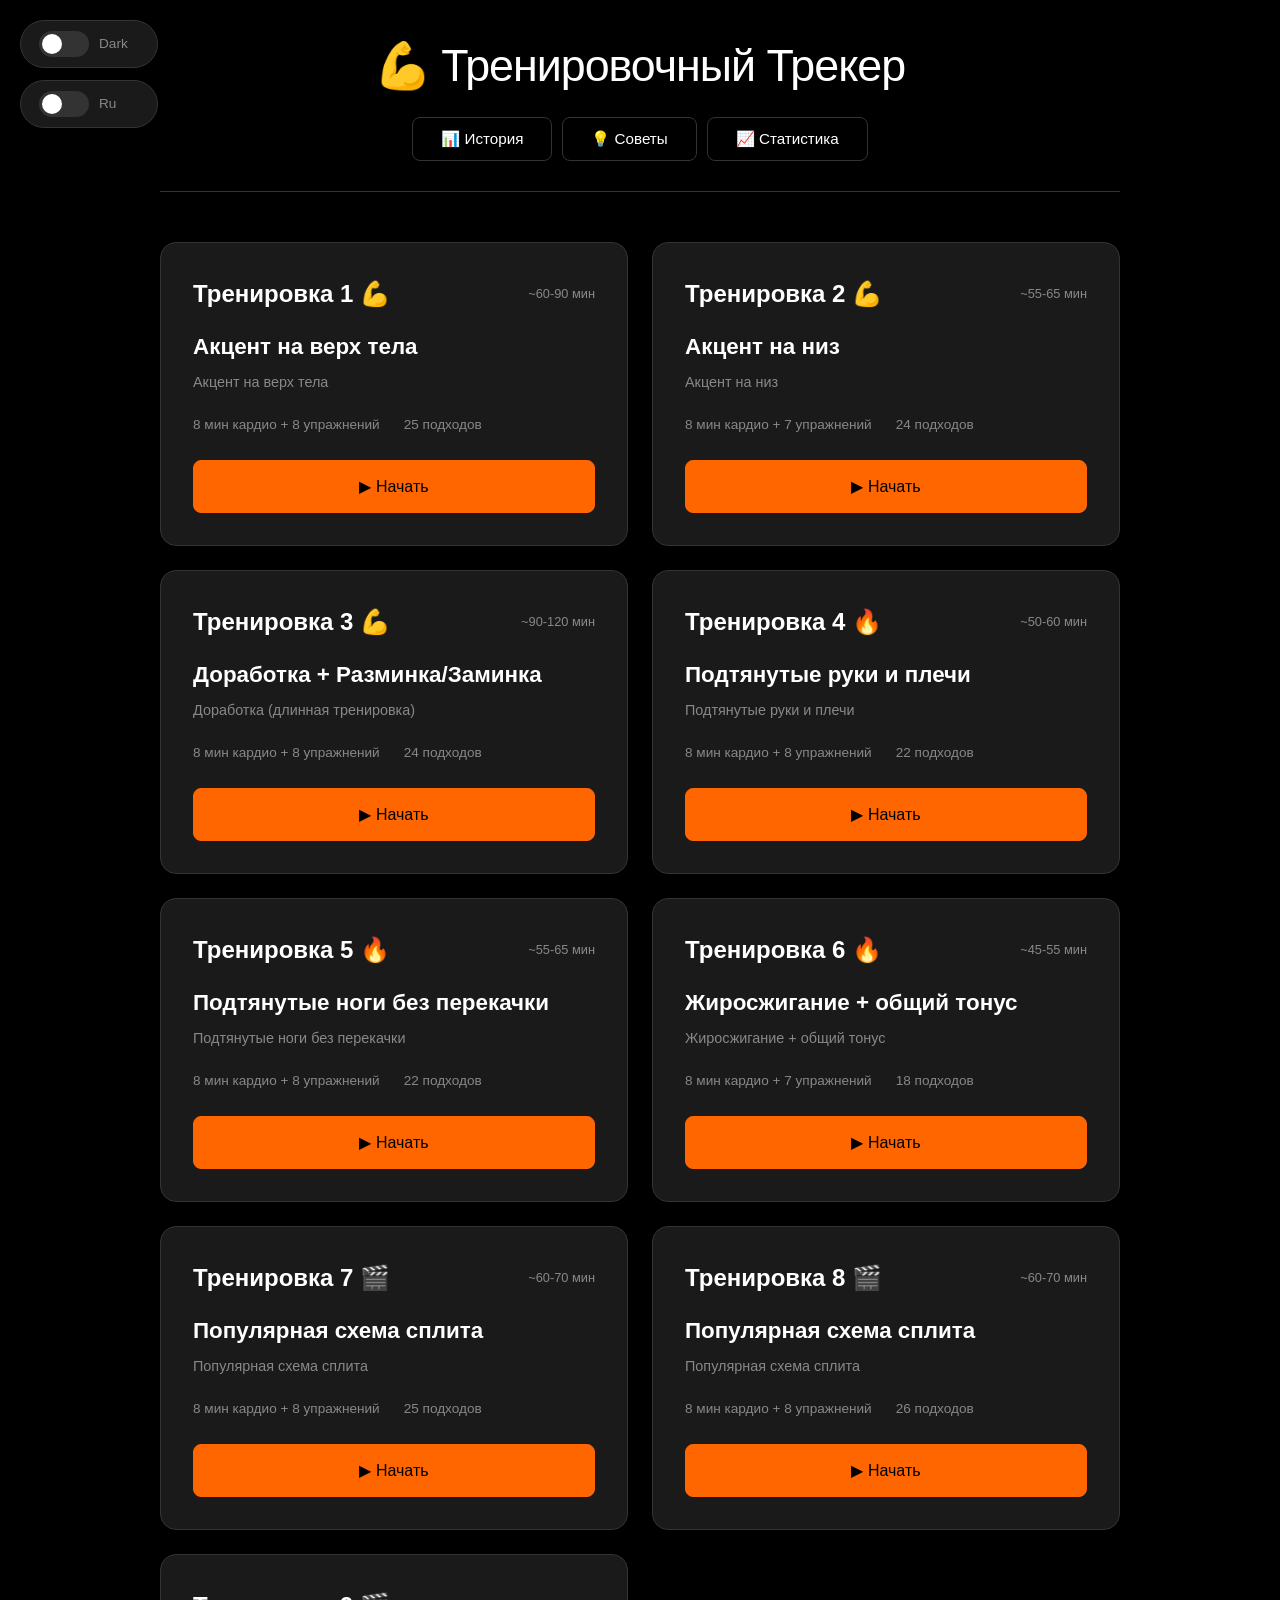
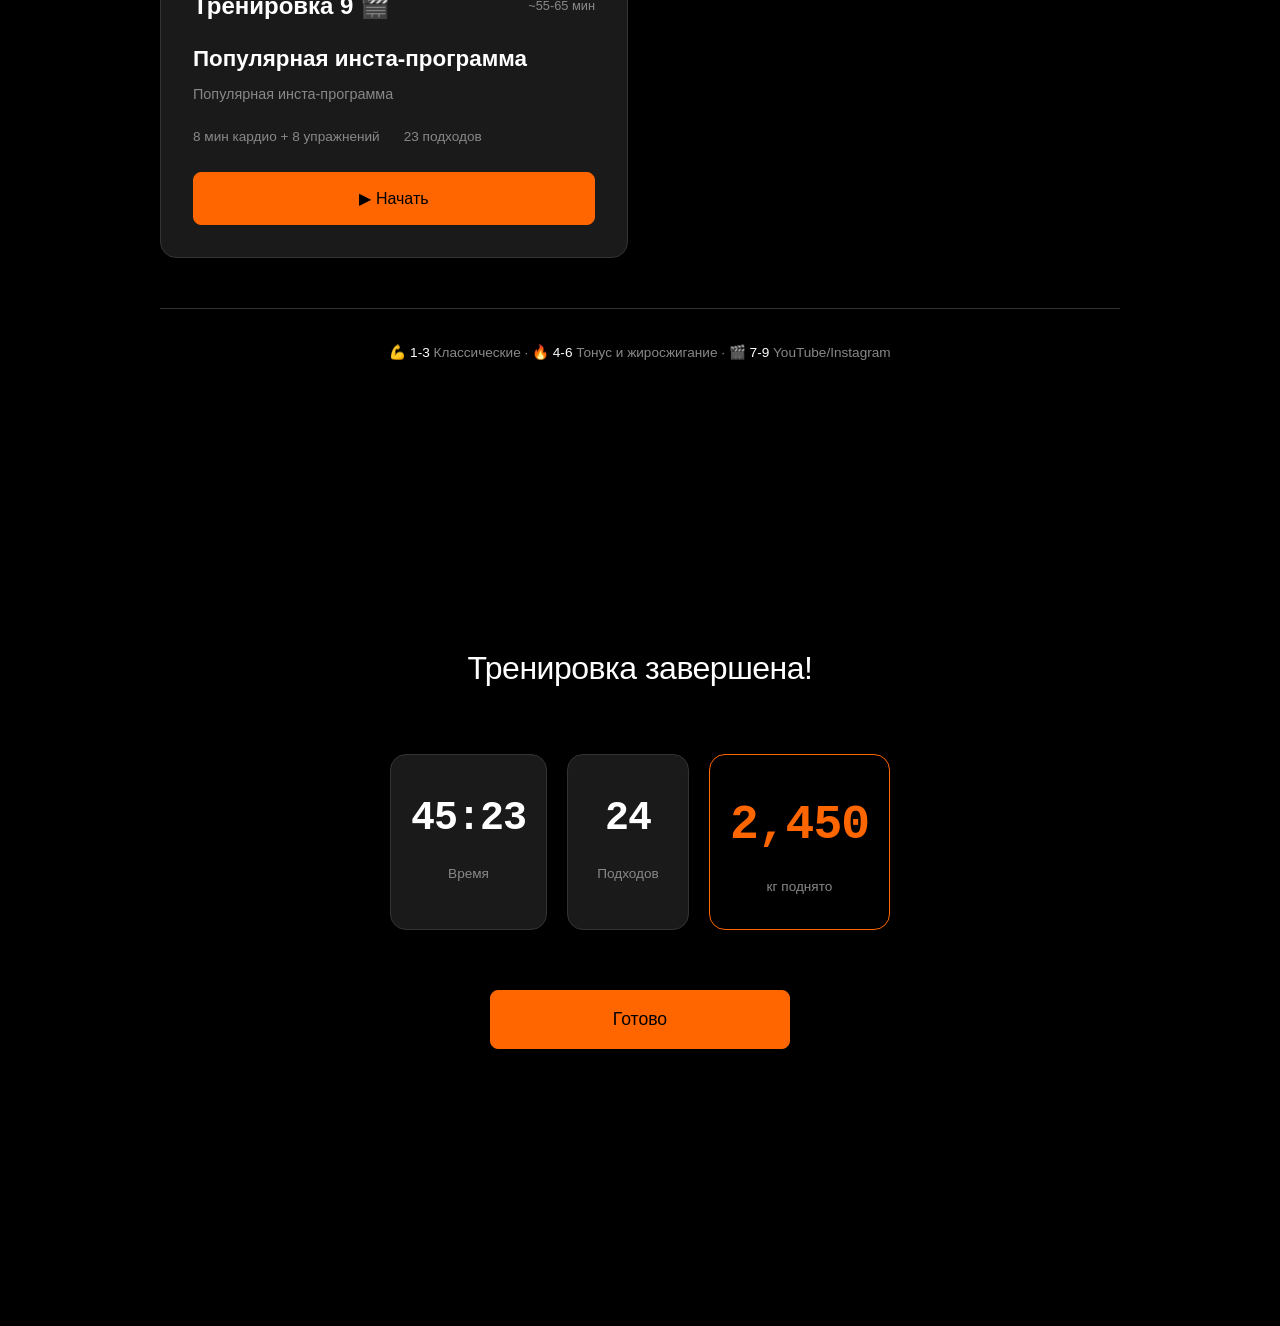
==== commit 40ca082d: "redesign" ====
--- a/index.html
+++ b/index.html
@@ -4,7 +4,7 @@
     <meta charset="UTF-8">
     <meta name="viewport" content="width=device-width, initial-scale=1.0">
     <meta name="description" content="Трекер тренировок в зале с 9 программами">
-    <meta name="theme-color" content="#4CAF50">
+    <meta name="theme-color" content="#ff6600">
     <title>Мой Тренировочный Трекер</title>
 
     <!-- PWA Manifest -->
@@ -41,11 +41,8 @@
 
     <div class="container">
         <header>
-            <h1>💪 Тренировочный Трекер</h1>
+            <h1>Тренировочный Трекер</h1>
             <div class="header-buttons">
-                <a href="progression.html" class="btn btn-primary" style="text-decoration: none;">📈 Как увеличивать вес?</a>
-                <a href="toning.html" class="btn btn-secondary" style="text-decoration: none; background: #FF6B9D;">🔥 Тонус и жиросжигание</a>
-                <a href="popular.html" class="btn btn-secondary" style="text-decoration: none; background: #9C27B0;">🎬 Популярные (YouTube/Insta)</a>
                 <button id="historyBtn" class="btn btn-secondary">📊 История</button>
                 <button id="adviceBtn" class="btn btn-secondary">💡 Советы</button>
                 <button id="statsBtn" class="btn btn-secondary">📈 Статистика</button>
@@ -57,7 +54,7 @@
             <div class="workout-cards">
                 <div class="workout-card" data-workout="1">
                     <div class="workout-header">
-                        <h2>Тренировка 1</h2>
+                        <h2>💪 Тренировка 1</h2>
                         <span class="workout-badge">~60-90 мин</span>
                     </div>
                     <h3>Спина и Грудь</h3>
@@ -71,7 +68,7 @@
 
                 <div class="workout-card" data-workout="2">
                     <div class="workout-header">
-                        <h2>Тренировка 2</h2>
+                        <h2>💪 Тренировка 2</h2>
                         <span class="workout-badge">~55-65 мин</span>
                     </div>
                     <h3>Тяжелые Ноги</h3>
@@ -85,7 +82,7 @@
 
                 <div class="workout-card" data-workout="3">
                     <div class="workout-header">
-                        <h2>Тренировка 3</h2>
+                        <h2>💪 Тренировка 3</h2>
                         <span class="workout-badge">~90-120 мин</span>
                     </div>
                     <h3>Плечи, Грудь и Ягодицы</h3>
@@ -97,10 +94,10 @@
                     <button class="btn btn-primary start-btn" data-workout="3">Начать</button>
                 </div>
 
-                <div class="workout-card" data-workout="4" style="border-color: #FF6B9D;">
-                    <div class="workout-header">
-                        <h2>Тренировка 4 🔥</h2>
-                        <span class="workout-badge" style="background: #FF6B9D;">~50-60 мин</span>
+                <div class="workout-card" data-workout="4">
+                    <div class="workout-header">
+                        <h2>🔥 Тренировка 4</h2>
+                        <span class="workout-badge">~50-60 мин</span>
                     </div>
                     <h3>Верх + Жиросжигание</h3>
                     <p>Подтянутые руки и плечи</p>
@@ -108,13 +105,13 @@
                         <span>8 мин кардио + 7 упражнений</span>
                         <span>20 подходов + интервалы</span>
                     </div>
-                    <button class="btn btn-primary start-btn" data-workout="4" style="background: #FF6B9D;">Начать</button>
-                </div>
-
-                <div class="workout-card" data-workout="5" style="border-color: #FF6B9D;">
-                    <div class="workout-header">
-                        <h2>Тренировка 5 🍑</h2>
-                        <span class="workout-badge" style="background: #FF6B9D;">~55-65 мин</span>
+                    <button class="btn btn-primary start-btn" data-workout="4">Начать</button>
+                </div>
+
+                <div class="workout-card" data-workout="5">
+                    <div class="workout-header">
+                        <h2>🔥 Тренировка 5</h2>
+                        <span class="workout-badge">~55-65 мин</span>
                     </div>
                     <h3>Ноги и Ягодицы (Тонус)</h3>
                     <p>Подтянутые ноги без перекачки</p>
@@ -122,13 +119,13 @@
                         <span>8 мин кардио + 7 упражнений</span>
                         <span>20 подходов + интервалы</span>
                     </div>
-                    <button class="btn btn-primary start-btn" data-workout="5" style="background: #FF6B9D;">Начать</button>
-                </div>
-
-                <div class="workout-card" data-workout="6" style="border-color: #FF6B9D;">
-                    <div class="workout-header">
-                        <h2>Тренировка 6 ⚡</h2>
-                        <span class="workout-badge" style="background: #FF6B9D;">~45-55 мин</span>
+                    <button class="btn btn-primary start-btn" data-workout="5">Начать</button>
+                </div>
+
+                <div class="workout-card" data-workout="6">
+                    <div class="workout-header">
+                        <h2>🔥 Тренировка 6</h2>
+                        <span class="workout-badge">~45-55 мин</span>
                     </div>
                     <h3>Круговая (Все тело)</h3>
                     <p>Жиросжигание + общий тонус</p>
@@ -136,58 +133,57 @@
                         <span>8 мин кардио + 5 упражнений × 3 круга</span>
                         <span>15 подходов + 10 мин кардио</span>
                     </div>
-                    <button class="btn btn-primary start-btn" data-workout="6" style="background: #FF6B9D;">Начать</button>
-                </div>
-
-                <div class="workout-card" data-workout="7" style="border-color: #9C27B0;">
-                    <div class="workout-header">
-                        <h2>Тренировка 7 🎬</h2>
-                        <span class="workout-badge" style="background: #9C27B0;">~60-70 мин</span>
+                    <button class="btn btn-primary start-btn" data-workout="6">Начать</button>
+                </div>
+
+                <div class="workout-card" data-workout="7">
+                    <div class="workout-header">
+                        <h2>🎬 Тренировка 7</h2>
+                        <span class="workout-badge">~60-70 мин</span>
                     </div>
                     <h3>Upper/Lower - Верх</h3>
-                    <p>Популярная схема сплита (YouTube/Insta)</p>
+                    <p>Популярная схема сплита</p>
                     <div class="workout-info">
                         <span>8 мин кардио + 7 упражнений</span>
                         <span>23 подхода</span>
                     </div>
-                    <button class="btn btn-primary start-btn" data-workout="7" style="background: #9C27B0;">Начать</button>
-                </div>
-
-                <div class="workout-card" data-workout="8" style="border-color: #9C27B0;">
-                    <div class="workout-header">
-                        <h2>Тренировка 8 🎬</h2>
-                        <span class="workout-badge" style="background: #9C27B0;">~60-70 мин</span>
+                    <button class="btn btn-primary start-btn" data-workout="7">Начать</button>
+                </div>
+
+                <div class="workout-card" data-workout="8">
+                    <div class="workout-header">
+                        <h2>🎬 Тренировка 8</h2>
+                        <span class="workout-badge">~60-70 мин</span>
                     </div>
                     <h3>Upper/Lower - Низ</h3>
-                    <p>Популярная схема сплита (YouTube/Insta)</p>
+                    <p>Популярная схема сплита</p>
                     <div class="workout-info">
                         <span>8 мин кардио + 7 упражнений</span>
                         <span>24 подхода</span>
                     </div>
-                    <button class="btn btn-primary start-btn" data-workout="8" style="background: #9C27B0;">Начать</button>
-                </div>
-
-                <div class="workout-card" data-workout="9" style="border-color: #9C27B0;">
-                    <div class="workout-header">
-                        <h2>Тренировка 9 🍑</h2>
-                        <span class="workout-badge" style="background: #9C27B0;">~55-65 мин</span>
-                    </div>
-                    <h3>Booty Builder</h3>
-                    <p>Популярная инста-программа на ягодицы</p>
+                    <button class="btn btn-primary start-btn" data-workout="8">Начать</button>
+                </div>
+
+                <div class="workout-card" data-workout="9">
+                    <div class="workout-header">
+                        <h2>🎬 Тренировка 9</h2>
+                        <span class="workout-badge">~55-65 мин</span>
+                    </div>
+                    <h3>Booty Builder 🍑</h3>
+                    <p>Популярная инста-программа</p>
                     <div class="workout-info">
                         <span>8 мин кардио + 7 упражнений</span>
                         <span>21 подход + 10 мин ходьба</span>
                     </div>
-                    <button class="btn btn-primary start-btn" data-workout="9" style="background: #9C27B0;">Начать</button>
-                </div>
-            </div>
-
-            <div style="text-align: center; margin-top: 30px; padding: 20px; background: var(--bg-card); border-radius: 12px; border: 2px dashed var(--primary);">
-                <h3 style="color: var(--primary); margin-bottom: 10px;">💡 Три программы на выбор</h3>
-                <p style="color: var(--text-secondary); line-height: 1.8;">
-                    <strong style="color: var(--primary);">Тренировки 1-3:</strong> Классические (набор массы, сила)<br>
-                    <strong style="color: #FF6B9D;">Тренировки 4-6:</strong> Тонус и жиросжигание (подтянутое тело, меньше живот)<br>
-                    <strong style="color: #9C27B0;">Тренировки 7-9:</strong> Популярные из YouTube/Instagram (Upper/Lower + Booty)
+                    <button class="btn btn-primary start-btn" data-workout="9">Начать</button>
+                </div>
+            </div>
+
+            <div style="text-align: center; margin-top: 50px; padding: 30px 0; border-top: 1px solid var(--border);">
+                <p style="color: var(--text-secondary); font-size: 0.85rem; line-height: 2;">
+                    <span style="color: var(--text);">💪 1-3</span> Классические ·
+                    <span style="color: var(--text);">🔥 4-6</span> Тонус и жиросжигание ·
+                    <span style="color: var(--text);">🎬 7-9</span> YouTube/Instagram
                 </p>
             </div>
         </div>
@@ -441,6 +437,32 @@
             </div>
             <div id="statsContent" class="stats-content"></div>
         </div>
+
+        <!-- Workout Summary Screen -->
+        <div id="summaryScreen" class="screen">
+            <div class="summary-container">
+                <h2 class="summary-title">Тренировка завершена!</h2>
+
+                <div class="summary-stats">
+                    <div class="summary-stat-card">
+                        <div class="summary-stat-value" id="summaryTime">45:23</div>
+                        <div class="summary-stat-label">Время</div>
+                    </div>
+
+                    <div class="summary-stat-card">
+                        <div class="summary-stat-value" id="summarySets">24</div>
+                        <div class="summary-stat-label">Подходов</div>
+                    </div>
+
+                    <div class="summary-stat-card highlight">
+                        <div class="summary-stat-value" id="summaryWeight">2,450</div>
+                        <div class="summary-stat-label">кг поднято</div>
+                    </div>
+                </div>
+
+                <button class="btn btn-primary summary-close" id="summaryCloseBtn">Готово</button>
+            </div>
+        </div>
     </div>
 
     <script src="script.js"></script>
--- a/styles.css
+++ b/styles.css
@@ -5,30 +5,32 @@
 }
 
 :root {
-    --primary: #4CAF50;
-    --primary-dark: #388E3C;
-    --secondary: #2196F3;
-    --danger: #f44336;
-    --warning: #ff9800;
-    --success: #4CAF50;
-    --bg-dark: #1a1a1a;
-    --bg-card: #2d2d2d;
+    --primary: #ff6600;
+    --primary-dark: #ff5500;
+    --primary-light: #ff7722;
+    --secondary: #888888;
+    --danger: #ff3333;
+    --warning: #ff6600;
+    --success: #ff6600;
+    --bg-dark: #000000;
+    --bg-card: #1a1a1a;
     --text: #ffffff;
-    --text-secondary: #b0b0b0;
-    --border: #3d3d3d;
+    --text-secondary: #888888;
+    --border: #333333;
 }
 
 /* Light theme */
 [data-theme="light"] {
-    --primary: #4CAF50;
-    --primary-dark: #388E3C;
-    --secondary: #2196F3;
-    --danger: #f44336;
-    --warning: #ff9800;
-    --success: #4CAF50;
-    --bg-dark: #f5f5f5;
-    --bg-card: #ffffff;
-    --text: #1a1a1a;
+    --primary: #ff6600;
+    --primary-dark: #ff5500;
+    --primary-light: #ff7722;
+    --secondary: #666666;
+    --danger: #ff3333;
+    --warning: #ff6600;
+    --success: #ff6600;
+    --bg-dark: #ffffff;
+    --bg-card: #f5f5f5;
+    --text: #000000;
     --text-secondary: #666666;
     --border: #e0e0e0;
 }
@@ -49,16 +51,16 @@
     align-items: center;
     gap: 10px;
     background: var(--bg-card);
-    padding: 8px 16px;
+    padding: 10px 18px;
     border-radius: 30px;
-    border: 2px solid var(--border);
-    box-shadow: 0 2px 8px rgba(0, 0, 0, 0.2);
+    border: 1px solid var(--border);
+    box-shadow: 0 2px 12px rgba(0, 0, 0, 0.1);
 }
 
 .toggle-label {
-    font-size: 0.9rem;
-    font-weight: 600;
-    color: var(--text);
+    font-size: 0.85rem;
+    font-weight: 500;
+    color: var(--text-secondary);
     min-width: 40px;
 }
 
@@ -118,26 +120,30 @@
     color: var(--text);
     line-height: 1.6;
     min-height: 100vh;
+    font-weight: 400;
 }
 
 .container {
-    max-width: 1200px;
+    max-width: 1000px;
     margin: 0 auto;
-    padding: 20px;
+    padding: 30px 20px;
 }
 
 /* Header */
 header {
     text-align: center;
-    margin-bottom: 30px;
-    padding-bottom: 20px;
-    border-bottom: 2px solid var(--border);
+    margin-bottom: 50px;
+    padding-bottom: 30px;
+    border-bottom: 1px solid var(--border);
 }
 
 header h1 {
-    font-size: 2.5rem;
+    font-size: 2.8rem;
+    font-weight: 300;
     margin-bottom: 15px;
-    color: var(--primary);
+    color: var(--text);
+    letter-spacing: -1px;
+    font-family: -apple-system, BlinkMacSystemFont, 'Segoe UI', sans-serif;
 }
 
 .header-buttons {
@@ -149,51 +155,64 @@
 
 /* Buttons */
 .btn {
-    padding: 12px 24px;
-    border: none;
+    padding: 12px 28px;
+    border: 1px solid var(--border);
     border-radius: 8px;
-    font-size: 1rem;
-    font-weight: 600;
+    font-size: 0.95rem;
+    font-weight: 500;
     cursor: pointer;
     transition: all 0.3s ease;
     display: inline-flex;
     align-items: center;
+    justify-content: center;
     gap: 8px;
+    background: transparent;
+    color: var(--text);
+}
+
+.btn:hover {
+    border-color: var(--text);
+    transform: translateY(-1px);
 }
 
 .btn-primary {
     background: var(--primary);
-    color: white;
+    border-color: var(--primary);
+    color: #000;
 }
 
 .btn-primary:hover {
-    background: var(--primary-dark);
+    background: var(--primary-light);
+    border-color: var(--primary-light);
+    box-shadow: 0 8px 24px rgba(255, 102, 0, 0.3);
     transform: translateY(-2px);
-    box-shadow: 0 4px 12px rgba(76, 175, 80, 0.4);
 }
 
 .btn-secondary {
-    background: var(--bg-card);
-    color: var(--text);
-    border: 1px solid var(--border);
+    background: transparent;
+    color: var(--text);
+    border-color: var(--border);
 }
 
 .btn-secondary:hover {
-    background: var(--border);
+    border-color: var(--text-secondary);
 }
 
 .btn-danger {
+    background: transparent;
+    color: var(--danger);
+    border-color: var(--danger);
+}
+
+.btn-danger:hover {
     background: var(--danger);
-    color: white;
-}
-
-.btn-danger:hover {
-    background: #d32f2f;
+    color: #000;
 }
 
 .btn-success {
-    background: var(--success);
-    color: white;
+    background: var(--primary);
+    border-color: var(--primary);
+    color: #000;
 }
 
 /* Screens */
@@ -208,67 +227,71 @@
 /* Workout Cards */
 .workout-cards {
     display: grid;
-    grid-template-columns: repeat(auto-fit, minmax(300px, 1fr));
-    gap: 20px;
-    margin-top: 30px;
+    grid-template-columns: repeat(auto-fit, minmax(320px, 1fr));
+    gap: 24px;
+    margin-top: 40px;
 }
 
 .workout-card {
     background: var(--bg-card);
-    border: 2px solid var(--border);
-    border-radius: 12px;
-    padding: 24px;
+    border: 1px solid var(--border);
+    border-radius: 16px;
+    padding: 32px;
     transition: all 0.3s ease;
+    box-shadow: 0 2px 8px rgba(0, 0, 0, 0.1);
 }
 
 .workout-card:hover {
     border-color: var(--primary);
     transform: translateY(-4px);
-    box-shadow: 0 8px 24px rgba(76, 175, 80, 0.2);
+    box-shadow: 0 12px 40px rgba(255, 102, 0, 0.15);
 }
 
 .workout-header {
     display: flex;
     justify-content: space-between;
     align-items: center;
-    margin-bottom: 12px;
+    margin-bottom: 16px;
 }
 
 .workout-header h2 {
-    color: var(--primary);
+    color: var(--text);
     font-size: 1.5rem;
+    font-weight: 600;
 }
 
 .workout-badge {
-    background: var(--primary);
-    color: white;
-    padding: 4px 12px;
-    border-radius: 20px;
+    background: transparent;
+    color: var(--text-secondary);
+    padding: 4px 0;
+    border-radius: 0;
+    font-size: 0.8rem;
+}
+
+.workout-card h3 {
+    font-size: 1.4rem;
+    font-weight: 600;
+    margin-bottom: 6px;
+}
+
+.workout-card p {
+    color: var(--text-secondary);
+    font-size: 0.9rem;
+    margin-bottom: 20px;
+}
+
+.workout-info {
+    display: flex;
+    gap: 24px;
+    margin-bottom: 24px;
+    color: var(--text-secondary);
     font-size: 0.85rem;
-}
-
-.workout-card h3 {
-    font-size: 1.3rem;
-    margin-bottom: 8px;
-}
-
-.workout-card p {
-    color: var(--text-secondary);
-    margin-bottom: 16px;
-}
-
-.workout-info {
-    display: flex;
-    gap: 20px;
-    margin-bottom: 20px;
-    color: var(--text-secondary);
-    font-size: 0.9rem;
 }
 
 .start-btn {
     width: 100%;
-    padding: 14px;
-    font-size: 1.1rem;
+    padding: 16px;
+    font-size: 1rem;
 }
 
 /* Workout Screen */
@@ -319,24 +342,25 @@
 
 .exercise-card {
     background: var(--bg-card);
-    border: 2px solid var(--border);
-    border-radius: 12px;
-    padding: 20px;
+    border: 1px solid var(--border);
+    border-radius: 16px;
+    padding: 24px;
     transition: all 0.3s ease;
+    box-shadow: 0 1px 4px rgba(0, 0, 0, 0.1);
 }
 
 .exercise-card.optional {
-    border-color: var(--warning);
+    border-color: var(--text-secondary);
     border-style: dashed;
 }
 
 .exercise-card.cardio {
-    border-color: #FF6B9D;
-    background: linear-gradient(135deg, rgba(255, 107, 157, 0.05) 0%, rgba(255, 107, 157, 0.1) 100%);
+    border-color: var(--primary);
+    background: transparent;
 }
 
 .exercise-card.cardio h3 {
-    color: #FF6B9D;
+    color: var(--primary);
 }
 
 .exercise-header {
@@ -438,8 +462,9 @@
 }
 
 .set-item.completed {
-    border-color: var(--success);
-    background: rgba(76, 175, 80, 0.1);
+    border-color: var(--primary);
+    background: transparent;
+    opacity: 0.7;
 }
 
 .set-checkbox-row {
@@ -449,15 +474,15 @@
 }
 
 .set-checkbox {
-    width: 24px;
-    height: 24px;
+    width: 20px;
+    height: 20px;
     cursor: pointer;
     accent-color: var(--primary);
     flex-shrink: 0;
 }
 
 .set-label {
-    font-weight: 500;
+    font-weight: 400;
     flex: 1;
     cursor: pointer;
 }
@@ -466,23 +491,23 @@
 .reps-counter {
     display: flex;
     align-items: center;
-    gap: 8px;
+    gap: 12px;
     justify-content: space-between;
-    background: var(--bg-dark);
-    border: 2px solid var(--border);
+    background: transparent;
+    border: 1px solid var(--border);
     border-radius: 8px;
-    padding: 8px 12px;
+    padding: 10px 14px;
 }
 
 .reps-btn {
-    background: var(--primary);
-    color: white;
-    border: none;
+    background: transparent;
+    color: var(--text);
+    border: 1px solid var(--border);
     border-radius: 6px;
-    width: 36px;
-    height: 36px;
-    font-size: 1.3rem;
-    font-weight: bold;
+    width: 32px;
+    height: 32px;
+    font-size: 1.2rem;
+    font-weight: 500;
     cursor: pointer;
     display: flex;
     align-items: center;
@@ -492,8 +517,9 @@
 }
 
 .reps-btn:hover {
-    background: var(--primary-dark);
-    transform: scale(1.05);
+    background: var(--primary);
+    color: #000;
+    border-color: var(--primary);
 }
 
 .reps-btn:active {
@@ -501,25 +527,30 @@
 }
 
 .reps-btn.minus {
+    background: transparent;
+    color: var(--text);
+    border-color: var(--border);
+}
+
+.reps-btn.minus:hover {
     background: var(--danger);
-}
-
-.reps-btn.minus:hover {
-    background: #d32f2f;
+    color: #000;
+    border-color: var(--danger);
 }
 
 .reps-display {
-    font-size: 1.5rem;
-    font-weight: bold;
-    color: var(--text);
-    min-width: 40px;
+    font-size: 1.4rem;
+    font-weight: 600;
+    font-family: 'Courier New', monospace;
+    color: var(--text);
+    min-width: 50px;
     text-align: center;
     flex: 1;
 }
 
 .reps-label {
     color: var(--text-secondary);
-    font-size: 0.9rem;
+    font-size: 0.85rem;
     white-space: nowrap;
 }
 
@@ -547,12 +578,13 @@
 }
 
 .progress-alert {
-    background: linear-gradient(135deg, var(--success) 0%, #2E7D32 100%);
-    border: 2px solid var(--success);
+    background: transparent;
+    border: 1px solid var(--primary);
     border-radius: 8px;
-    padding: 12px 16px;
+    padding: 14px 18px;
     text-align: center;
-    font-weight: 600;
+    font-weight: 500;
+    color: var(--primary);
     animation: pulse 2s ease-in-out infinite;
 }
 
@@ -587,25 +619,27 @@
 
 .rest-content {
     background: var(--bg-card);
-    border: 3px solid var(--primary);
-    border-radius: 20px;
-    padding: 48px;
+    border: 1px solid var(--primary);
+    border-radius: 24px;
+    padding: 60px 48px;
     text-align: center;
     max-width: 400px;
 }
 
 .rest-content h3 {
-    font-size: 2rem;
-    margin-bottom: 24px;
-    color: var(--primary);
+    font-size: 1.5rem;
+    font-weight: 500;
+    margin-bottom: 32px;
+    color: var(--text-secondary);
 }
 
 .rest-time {
-    font-size: 5rem;
-    font-weight: bold;
+    font-size: 6rem;
+    font-weight: 300;
     color: var(--primary);
     font-family: 'Courier New', monospace;
-    margin-bottom: 32px;
+    margin-bottom: 40px;
+    letter-spacing: 4px;
 }
 
 .rest-buttons {
@@ -897,65 +931,69 @@
 
 .superset-modal-content {
     background: var(--bg-card);
-    border: 2px solid var(--border);
-    border-radius: 16px;
-    padding: 30px;
-    max-width: 600px;
+    border: 1px solid var(--border);
+    border-radius: 20px;
+    padding: 40px;
+    max-width: 550px;
     width: 100%;
     max-height: 80vh;
     overflow-y: auto;
 }
 
 .superset-modal-content h3 {
-    color: var(--primary);
-    margin-bottom: 12px;
+    color: var(--text);
+    font-weight: 600;
+    margin-bottom: 8px;
 }
 
 .superset-modal-content p {
     color: var(--text-secondary);
-    margin-bottom: 24px;
+    font-size: 0.9rem;
+    margin-bottom: 32px;
 }
 
 .superset-options {
     display: flex;
     flex-direction: column;
     gap: 12px;
-    margin-bottom: 24px;
+    margin-bottom: 32px;
 }
 
 .superset-option {
-    background: var(--bg-dark);
-    border: 2px solid var(--border);
+    background: transparent;
+    border: 1px solid var(--border);
     border-radius: 12px;
-    padding: 16px;
+    padding: 18px;
     cursor: pointer;
     transition: all 0.3s ease;
 }
 
 .superset-option:hover {
-    transform: translateX(4px);
+    transform: translateY(-2px);
+    border-color: var(--text);
+}
+
+.superset-option.good {
     border-color: var(--primary);
 }
 
-.superset-option.good {
-    border-color: var(--success);
-}
-
 .superset-option.good:hover {
-    background: rgba(76, 175, 80, 0.1);
+    background: transparent;
+    border-color: var(--primary);
 }
 
 .superset-option.ok {
-    border-color: var(--warning);
+    border-color: var(--text-secondary);
 }
 
 .superset-option.ok:hover {
-    background: rgba(255, 152, 0, 0.1);
+    background: transparent;
+    border-color: var(--text-secondary);
 }
 
 .superset-option.bad {
     border-color: var(--danger);
-    opacity: 0.6;
+    opacity: 0.5;
 }
 
 .superset-option.bad:hover {
@@ -1004,82 +1042,84 @@
 
 /* Superset group header */
 .superset-group-header {
-    background: linear-gradient(135deg, var(--warning) 0%, #f57c00 100%);
-    color: white;
-    padding: 12px 20px;
-    border-radius: 8px;
-    font-weight: bold;
-    font-size: 1.1rem;
+    background: transparent;
+    color: var(--primary);
+    padding: 16px 0;
+    border-top: 1px solid var(--primary);
+    border-bottom: 1px solid var(--primary);
+    font-weight: 500;
+    font-size: 0.9rem;
     text-align: center;
-    margin-bottom: 12px;
-    animation: pulse 2s ease-in-out infinite;
+    margin-bottom: 20px;
+    letter-spacing: 2px;
 }
 
 /* Superset grouped exercises */
 .exercise-card.in-superset {
-    border-left: 4px solid var(--warning);
-    margin-left: 8px;
+    border-left: 2px solid var(--primary);
+    margin-left: 0;
 }
 
 .exercise-card.superset-last {
-    margin-bottom: 32px;
+    margin-bottom: 40px;
 }
 
 /* Order Score Indicator */
 .order-score-indicator {
-    background: var(--bg-card);
-    border: 2px solid var(--primary);
-    border-radius: 12px;
-    padding: 20px;
-    margin-bottom: 24px;
+    background: transparent;
+    border-top: 1px solid var(--border);
+    border-bottom: 1px solid var(--border);
+    padding: 20px 0;
+    margin-bottom: 32px;
     animation: fadeIn 0.5s ease;
 }
 
 .score-content {
     display: flex;
-    flex-direction: column;
+    align-items: center;
+    justify-content: space-between;
+    gap: 16px;
+}
+
+.score-label {
+    font-size: 0.85rem;
+    color: var(--text-secondary);
+    font-weight: 400;
+}
+
+.score-value {
+    display: flex;
+    align-items: center;
     gap: 12px;
 }
 
-.score-label {
+.score-stars {
+    font-size: 1.2rem;
+}
+
+.score-text {
     font-size: 0.95rem;
-    color: var(--text-secondary);
-    font-weight: 600;
-}
-
-.score-value {
-    display: flex;
-    align-items: center;
-    gap: 12px;
-}
-
-.score-stars {
-    font-size: 1.5rem;
-}
-
-.score-text {
-    font-size: 1.1rem;
-    font-weight: bold;
-    color: var(--text);
+    font-weight: 500;
+    color: var(--text-secondary);
 }
 
 .score-warning {
-    background: rgba(255, 152, 0, 0.15);
-    border-left: 3px solid var(--warning);
-    padding: 8px 12px;
-    border-radius: 4px;
-    color: var(--warning);
-    font-weight: 600;
-    font-size: 0.9rem;
+    background: transparent;
+    border-left: 2px solid var(--primary);
+    padding: 6px 12px;
+    border-radius: 0;
+    color: var(--primary);
+    font-weight: 400;
+    font-size: 0.85rem;
 }
 
 .drag-hint {
-    margin-top: 12px;
-    padding-top: 12px;
-    border-top: 1px solid var(--border);
-    font-size: 0.9rem;
-    color: var(--text-secondary);
-    font-style: italic;
+    margin-top: 0;
+    padding-top: 0;
+    border-top: none;
+    font-size: 0.85rem;
+    color: var(--text-secondary);
+    font-style: normal;
 }
 
 /* Drag & Drop */
@@ -1101,3 +1141,104 @@
 .exercise-card[draggable="true"]:hover {
     box-shadow: 0 4px 12px rgba(0, 0, 0, 0.15);
 }
+
+/* Workout Summary Screen */
+#summaryScreen {
+    display: flex;
+    align-items: center;
+    justify-content: center;
+    min-height: 100vh;
+    padding: 40px 20px;
+}
+
+.summary-container {
+    max-width: 500px;
+    width: 100%;
+    text-align: center;
+    animation: fadeIn 0.6s ease;
+}
+
+.summary-title {
+    font-size: 2rem;
+    font-weight: 300;
+    color: var(--text);
+    margin-bottom: 60px;
+    letter-spacing: -0.5px;
+}
+
+.summary-stats {
+    display: grid;
+    grid-template-columns: repeat(3, 1fr);
+    gap: 20px;
+    margin-bottom: 60px;
+}
+
+.summary-stat-card {
+    background: var(--bg-card);
+    border: 1px solid var(--border);
+    border-radius: 16px;
+    padding: 32px 20px;
+    transition: all 0.3s ease;
+}
+
+.summary-stat-card:hover {
+    transform: translateY(-4px);
+    box-shadow: 0 8px 24px rgba(0, 0, 0, 0.15);
+}
+
+.summary-stat-card.highlight {
+    border-color: var(--primary);
+    background: transparent;
+}
+
+.summary-stat-value {
+    font-size: 2.5rem;
+    font-weight: 600;
+    color: var(--text);
+    font-family: 'Courier New', monospace;
+    margin-bottom: 12px;
+    letter-spacing: -1px;
+}
+
+.summary-stat-card.highlight .summary-stat-value {
+    color: var(--primary);
+    font-size: 3rem;
+}
+
+.summary-stat-label {
+    font-size: 0.85rem;
+    color: var(--text-secondary);
+    font-weight: 400;
+}
+
+.summary-close {
+    width: 100%;
+    max-width: 300px;
+    padding: 18px;
+    font-size: 1.1rem;
+}
+
+/* Mobile */
+@media (max-width: 768px) {
+    .summary-stats {
+        grid-template-columns: 1fr;
+        gap: 16px;
+    }
+
+    .summary-stat-card {
+        padding: 24px 16px;
+    }
+
+    .summary-title {
+        font-size: 1.6rem;
+        margin-bottom: 40px;
+    }
+
+    .summary-stat-value {
+        font-size: 2rem;
+    }
+
+    .summary-stat-card.highlight .summary-stat-value {
+        font-size: 2.5rem;
+    }
+}
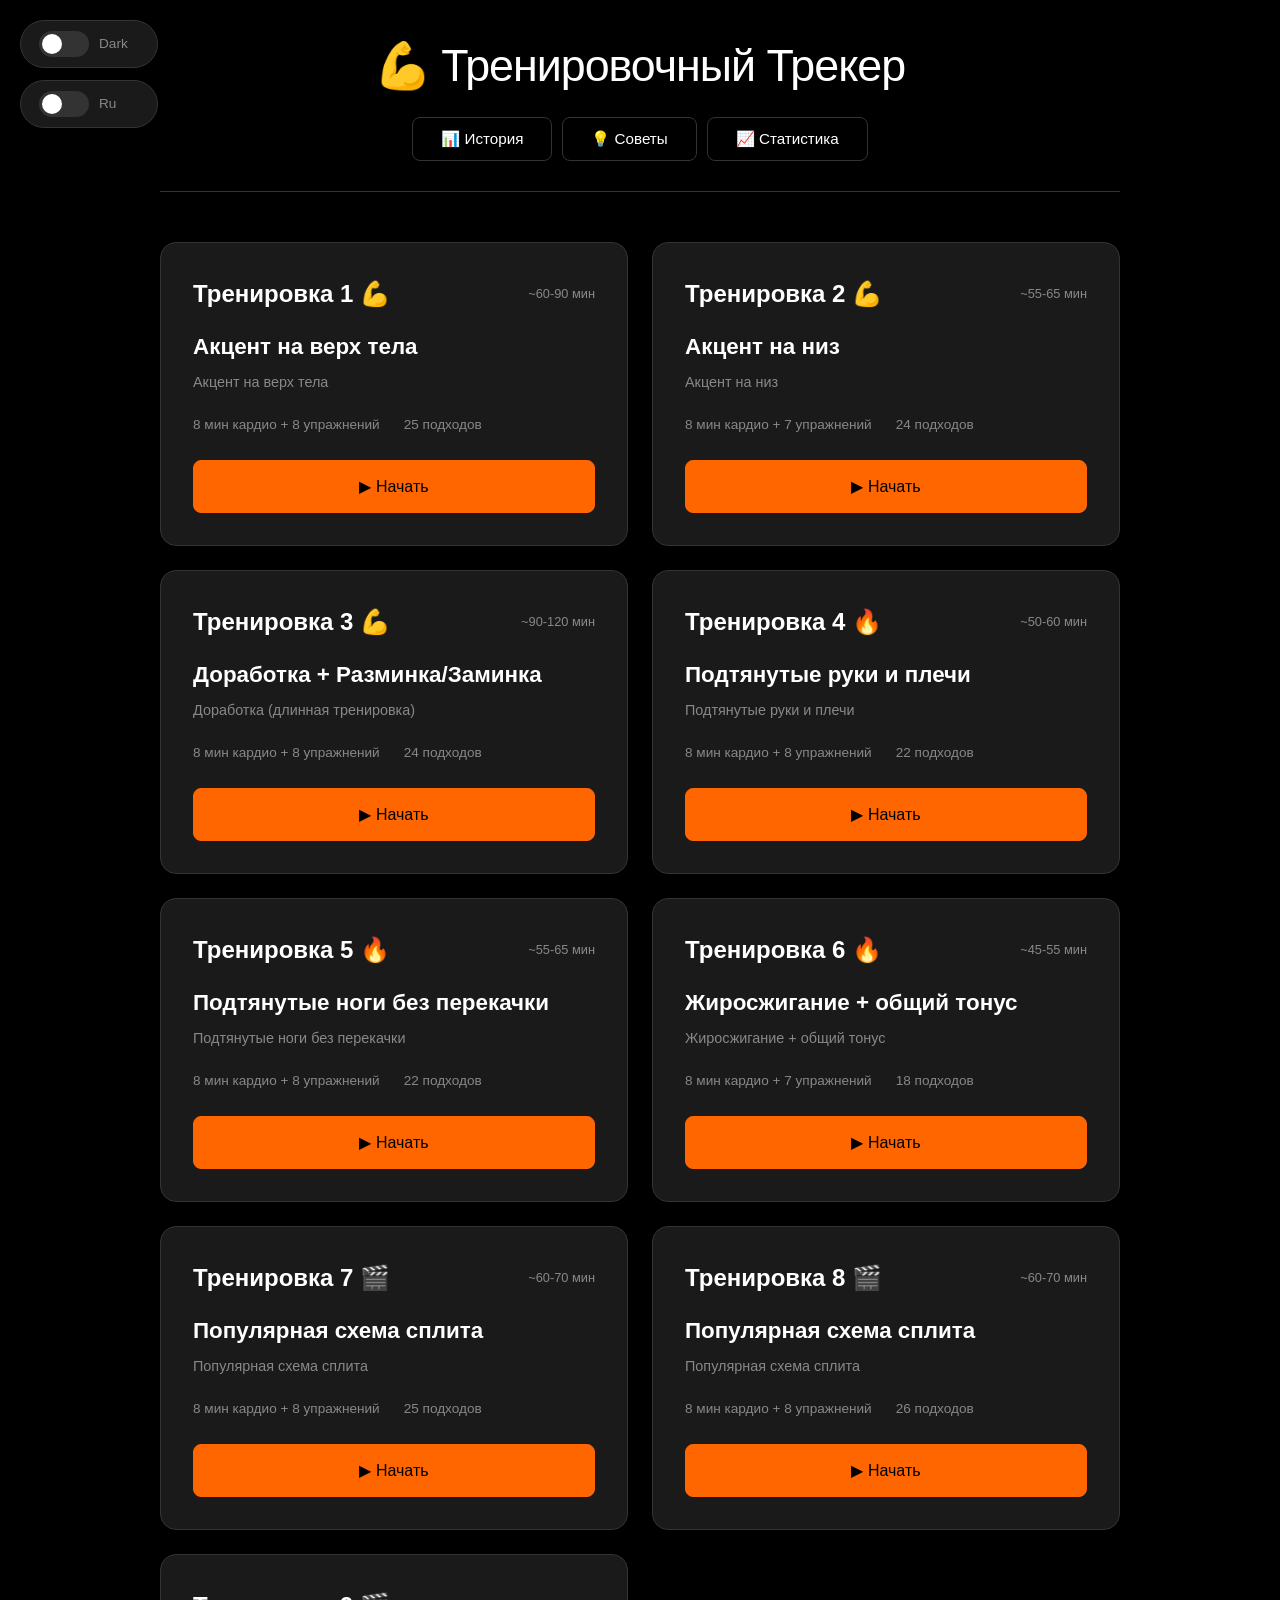
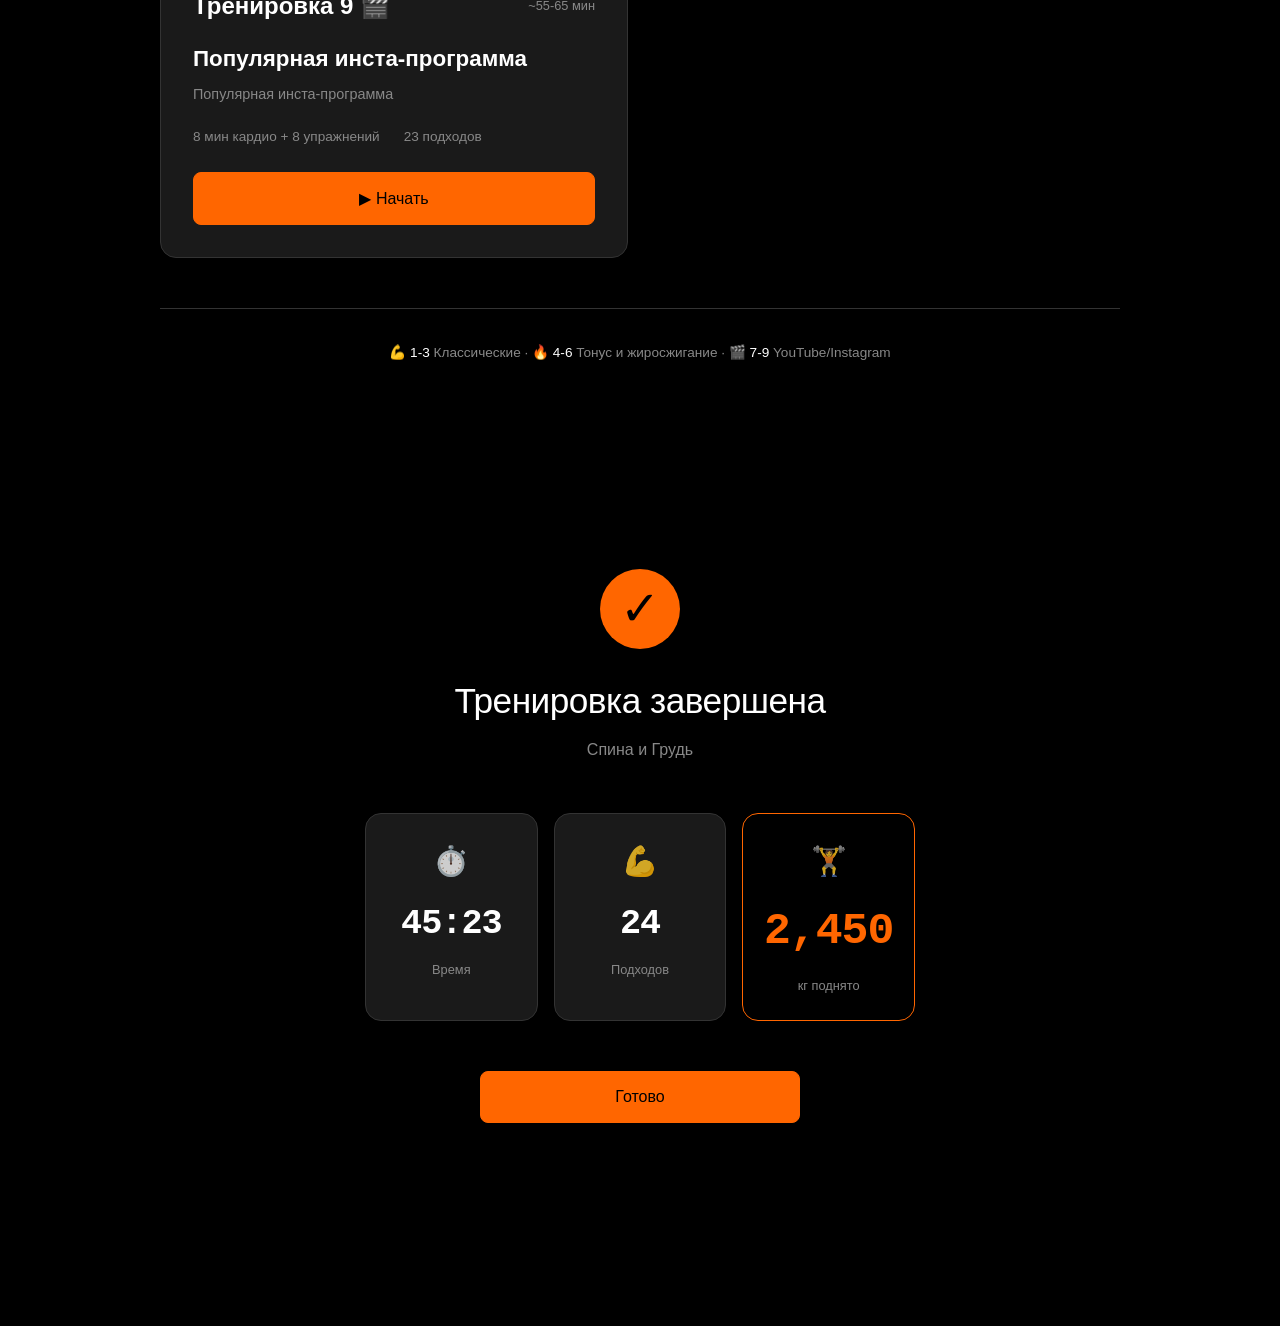
==== commit b23a5496: "redesign" ====
--- a/index.html
+++ b/index.html
@@ -441,26 +441,33 @@
         <!-- Workout Summary Screen -->
         <div id="summaryScreen" class="screen">
             <div class="summary-container">
-                <h2 class="summary-title">Тренировка завершена!</h2>
+                <div class="summary-icon">✓</div>
+                <h2 class="summary-title">Тренировка завершена</h2>
+                <p class="summary-subtitle" id="summaryWorkoutName">Спина и Грудь</p>
 
                 <div class="summary-stats">
                     <div class="summary-stat-card">
+                        <div class="summary-stat-icon">⏱️</div>
                         <div class="summary-stat-value" id="summaryTime">45:23</div>
                         <div class="summary-stat-label">Время</div>
                     </div>
 
                     <div class="summary-stat-card">
+                        <div class="summary-stat-icon">💪</div>
                         <div class="summary-stat-value" id="summarySets">24</div>
                         <div class="summary-stat-label">Подходов</div>
                     </div>
 
                     <div class="summary-stat-card highlight">
+                        <div class="summary-stat-icon">🏋️</div>
                         <div class="summary-stat-value" id="summaryWeight">2,450</div>
                         <div class="summary-stat-label">кг поднято</div>
                     </div>
                 </div>
 
-                <button class="btn btn-primary summary-close" id="summaryCloseBtn">Готово</button>
+                <div class="summary-actions">
+                    <button class="btn btn-primary summary-close" id="summaryCloseBtn">Готово</button>
+                </div>
             </div>
         </div>
     </div>
--- a/styles.css
+++ b/styles.css
@@ -1152,37 +1152,68 @@
 }
 
 .summary-container {
-    max-width: 500px;
+    max-width: 550px;
     width: 100%;
     text-align: center;
     animation: fadeIn 0.6s ease;
 }
 
+.summary-icon {
+    width: 80px;
+    height: 80px;
+    margin: 0 auto 24px;
+    background: var(--primary);
+    border-radius: 50%;
+    display: flex;
+    align-items: center;
+    justify-content: center;
+    font-size: 3rem;
+    color: #000;
+    animation: scaleIn 0.5s ease;
+}
+
+@keyframes scaleIn {
+    from {
+        transform: scale(0);
+        opacity: 0;
+    }
+    to {
+        transform: scale(1);
+        opacity: 1;
+    }
+}
+
 .summary-title {
-    font-size: 2rem;
+    font-size: 2.2rem;
     font-weight: 300;
     color: var(--text);
-    margin-bottom: 60px;
+    margin-bottom: 8px;
     letter-spacing: -0.5px;
+}
+
+.summary-subtitle {
+    font-size: 1rem;
+    color: var(--text-secondary);
+    margin-bottom: 50px;
 }
 
 .summary-stats {
     display: grid;
     grid-template-columns: repeat(3, 1fr);
-    gap: 20px;
-    margin-bottom: 60px;
+    gap: 16px;
+    margin-bottom: 50px;
 }
 
 .summary-stat-card {
     background: var(--bg-card);
     border: 1px solid var(--border);
     border-radius: 16px;
-    padding: 32px 20px;
+    padding: 24px 16px;
     transition: all 0.3s ease;
 }
 
 .summary-stat-card:hover {
-    transform: translateY(-4px);
+    transform: translateY(-2px);
     box-shadow: 0 8px 24px rgba(0, 0, 0, 0.15);
 }
 
@@ -1191,47 +1222,82 @@
     background: transparent;
 }
 
+.summary-stat-icon {
+    font-size: 1.8rem;
+    margin-bottom: 12px;
+    opacity: 0.8;
+}
+
+.summary-stat-card.highlight .summary-stat-icon {
+    filter: grayscale(0);
+}
+
 .summary-stat-value {
-    font-size: 2.5rem;
+    font-size: 2.2rem;
     font-weight: 600;
     color: var(--text);
     font-family: 'Courier New', monospace;
-    margin-bottom: 12px;
+    margin-bottom: 8px;
     letter-spacing: -1px;
 }
 
 .summary-stat-card.highlight .summary-stat-value {
     color: var(--primary);
-    font-size: 3rem;
+    font-size: 2.8rem;
 }
 
 .summary-stat-label {
-    font-size: 0.85rem;
+    font-size: 0.8rem;
     color: var(--text-secondary);
     font-weight: 400;
+}
+
+.summary-actions {
+    display: flex;
+    flex-direction: column;
+    gap: 12px;
+    align-items: center;
 }
 
 .summary-close {
     width: 100%;
-    max-width: 300px;
-    padding: 18px;
-    font-size: 1.1rem;
+    max-width: 320px;
+    padding: 16px;
+    font-size: 1rem;
 }
 
 /* Mobile */
 @media (max-width: 768px) {
+    .summary-icon {
+        width: 64px;
+        height: 64px;
+        font-size: 2.5rem;
+        margin-bottom: 20px;
+    }
+
+    .summary-title {
+        font-size: 1.6rem;
+        margin-bottom: 6px;
+    }
+
+    .summary-subtitle {
+        font-size: 0.9rem;
+        margin-bottom: 40px;
+    }
+
     .summary-stats {
         grid-template-columns: 1fr;
-        gap: 16px;
+        gap: 12px;
+        margin-bottom: 40px;
     }
 
     .summary-stat-card {
-        padding: 24px 16px;
-    }
-
-    .summary-title {
-        font-size: 1.6rem;
-        margin-bottom: 40px;
+        padding: 20px 16px;
+    }
+
+    .summary-stat-icon {
+        font-size: 1.5rem;
+        margin-bottom: 10px;
     }
 
     .summary-stat-value {
@@ -1239,6 +1305,10 @@
     }
 
     .summary-stat-card.highlight .summary-stat-value {
-        font-size: 2.5rem;
-    }
-}
+        font-size: 2.4rem;
+    }
+
+    .summary-close {
+        max-width: 100%;
+    }
+}
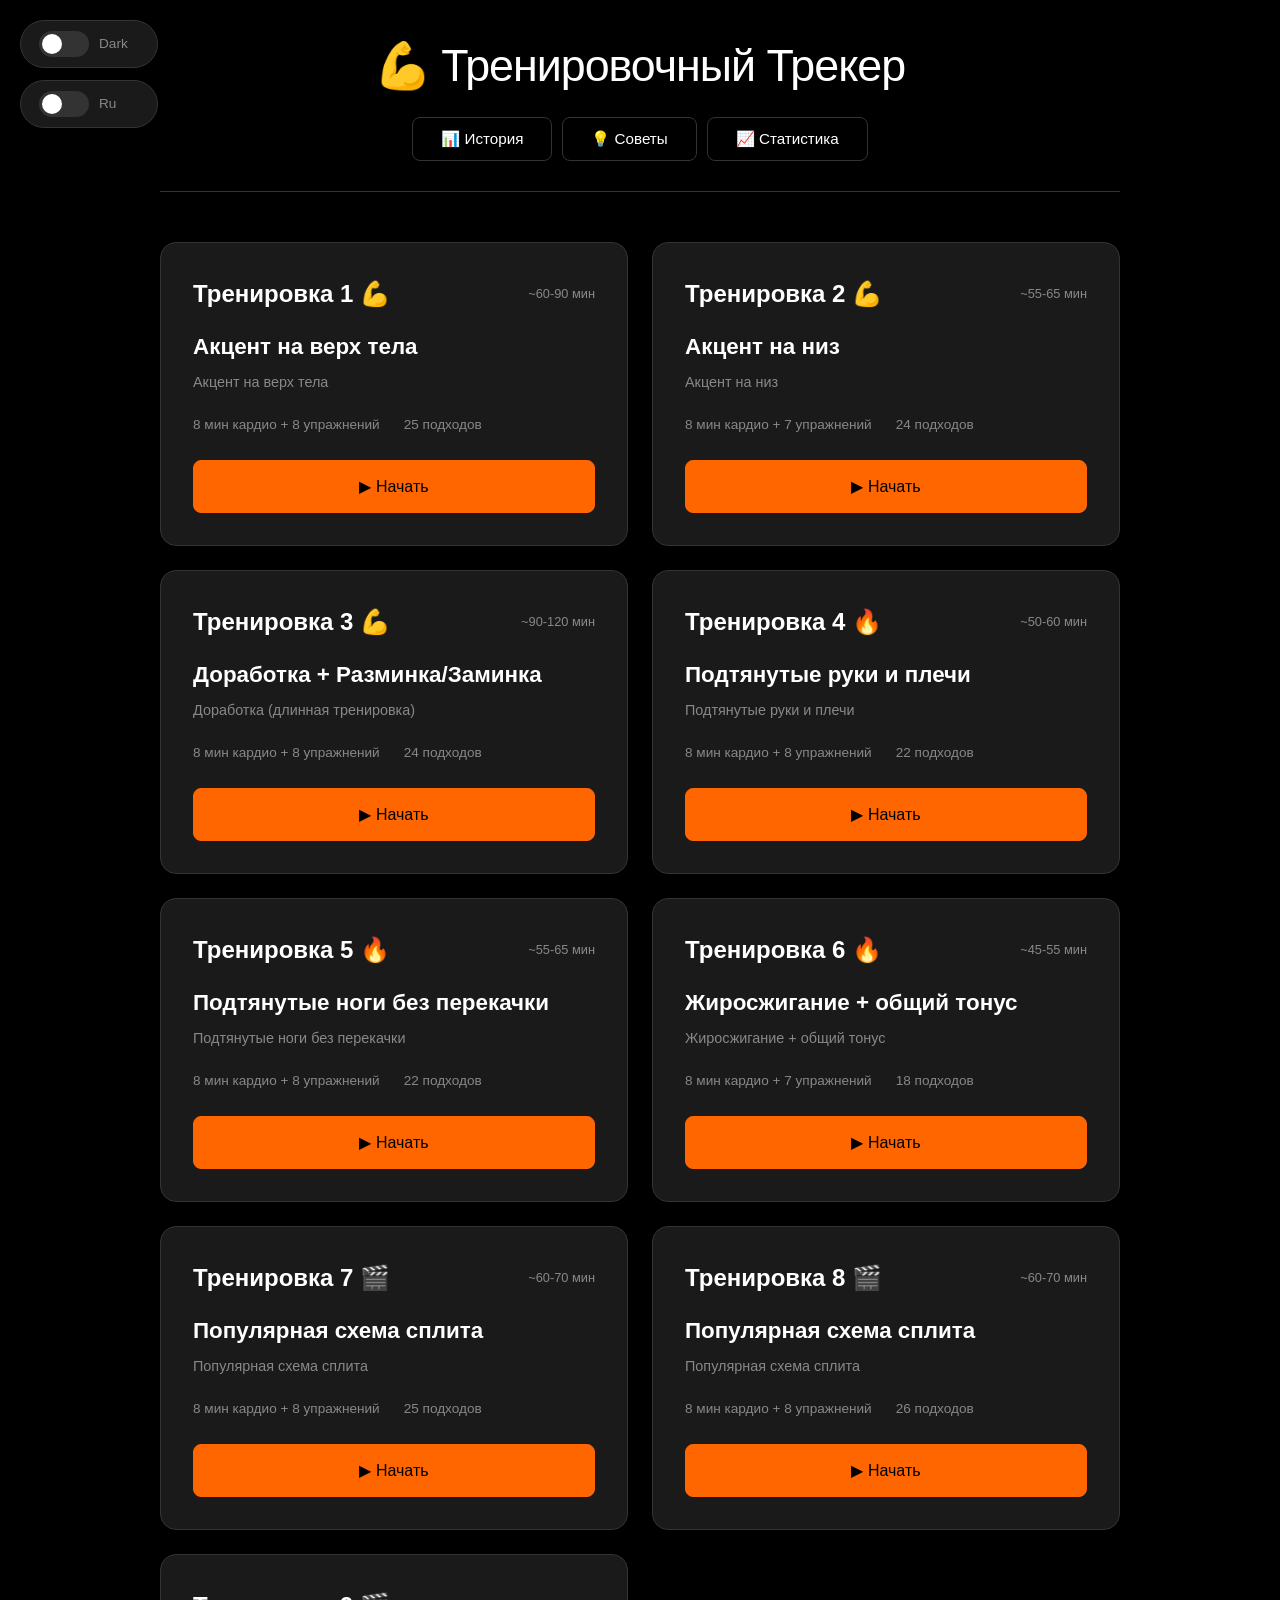
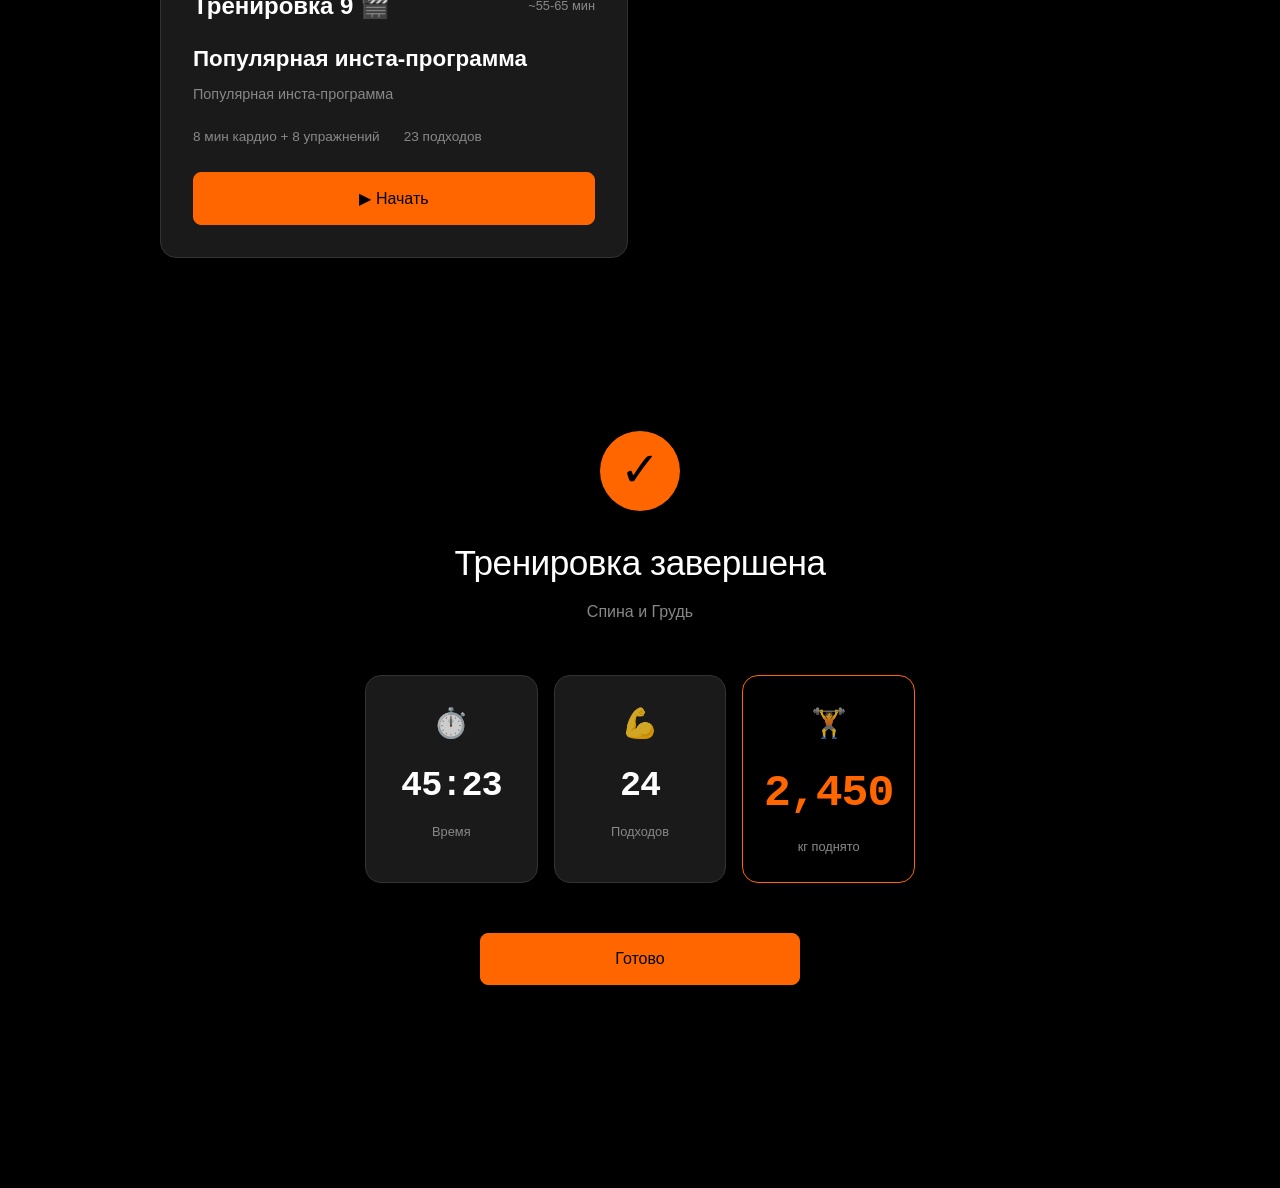
==== commit 21edc110: "redesign" ====
--- a/index.html
+++ b/index.html
@@ -177,14 +177,6 @@
                     </div>
                     <button class="btn btn-primary start-btn" data-workout="9">Начать</button>
                 </div>
-            </div>
-
-            <div style="text-align: center; margin-top: 50px; padding: 30px 0; border-top: 1px solid var(--border);">
-                <p style="color: var(--text-secondary); font-size: 0.85rem; line-height: 2;">
-                    <span style="color: var(--text);">💪 1-3</span> Классические ·
-                    <span style="color: var(--text);">🔥 4-6</span> Тонус и жиросжигание ·
-                    <span style="color: var(--text);">🎬 7-9</span> YouTube/Instagram
-                </p>
             </div>
         </div>
 
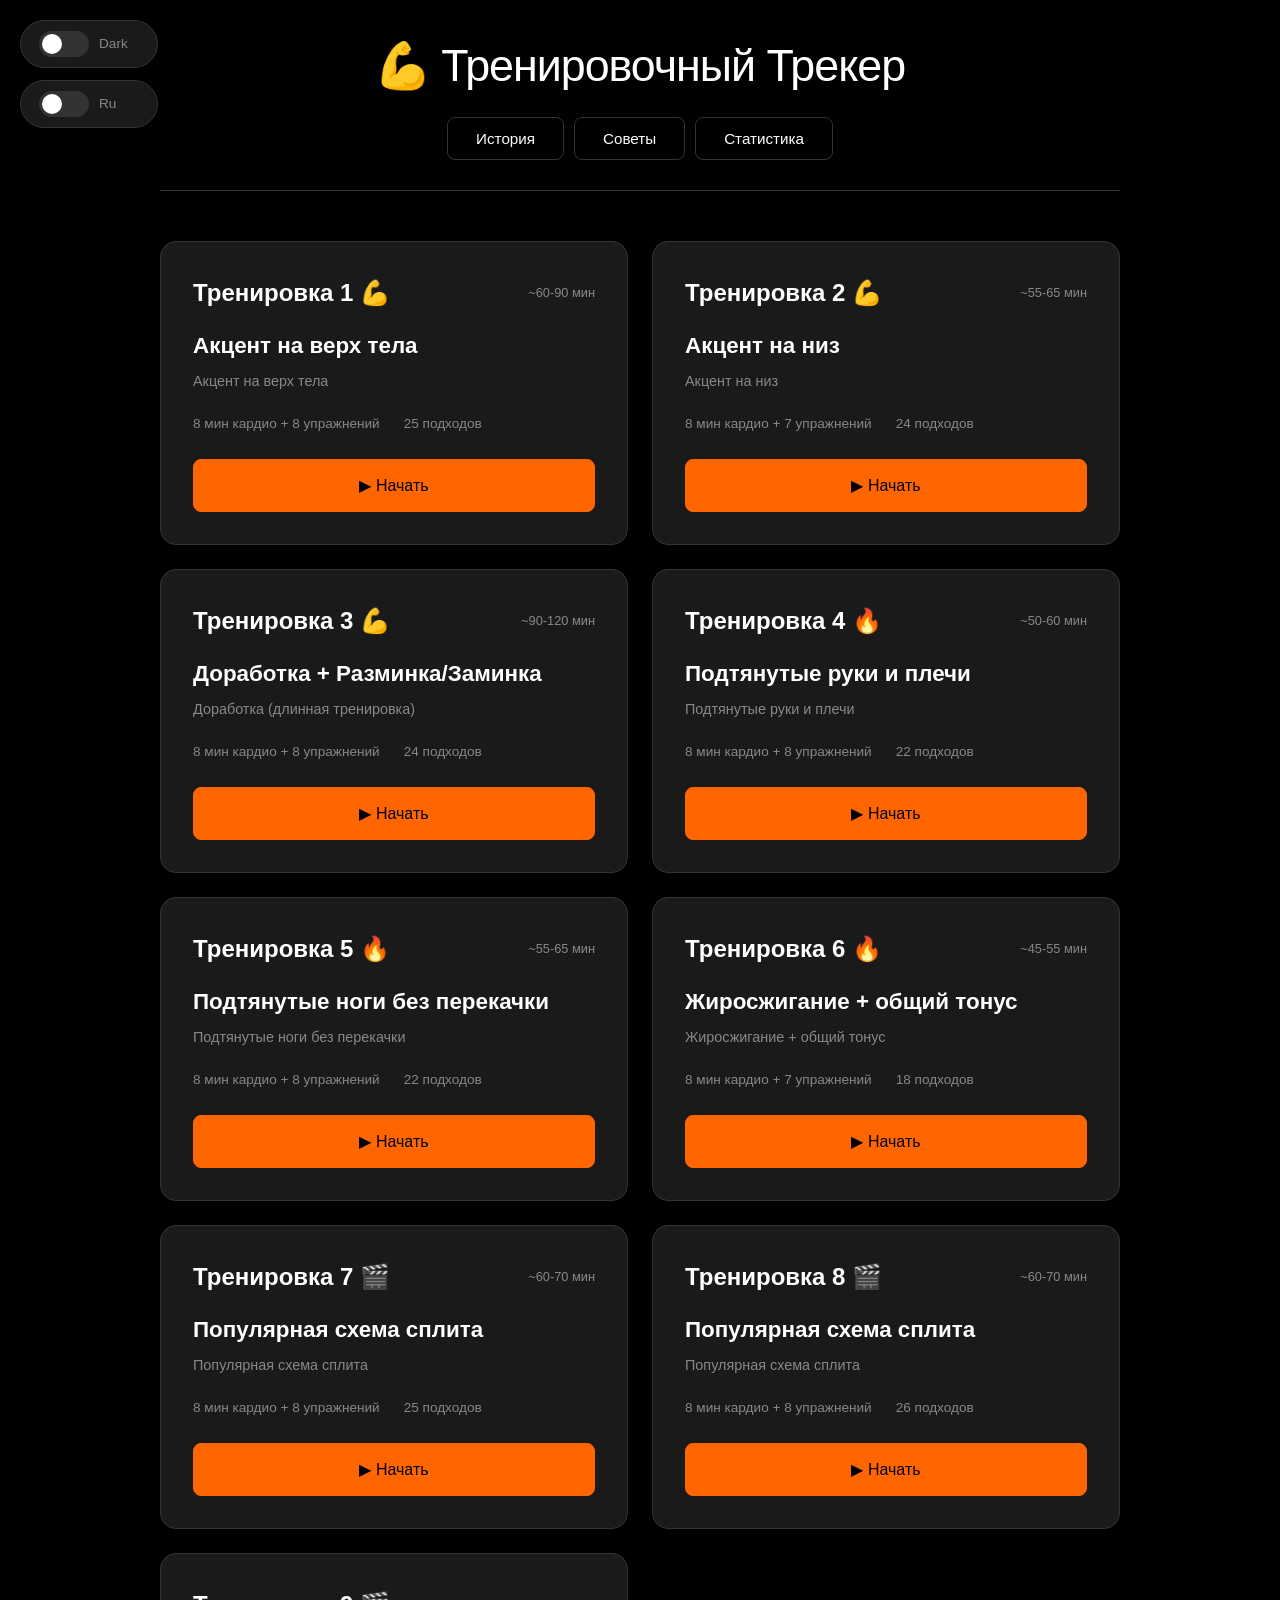
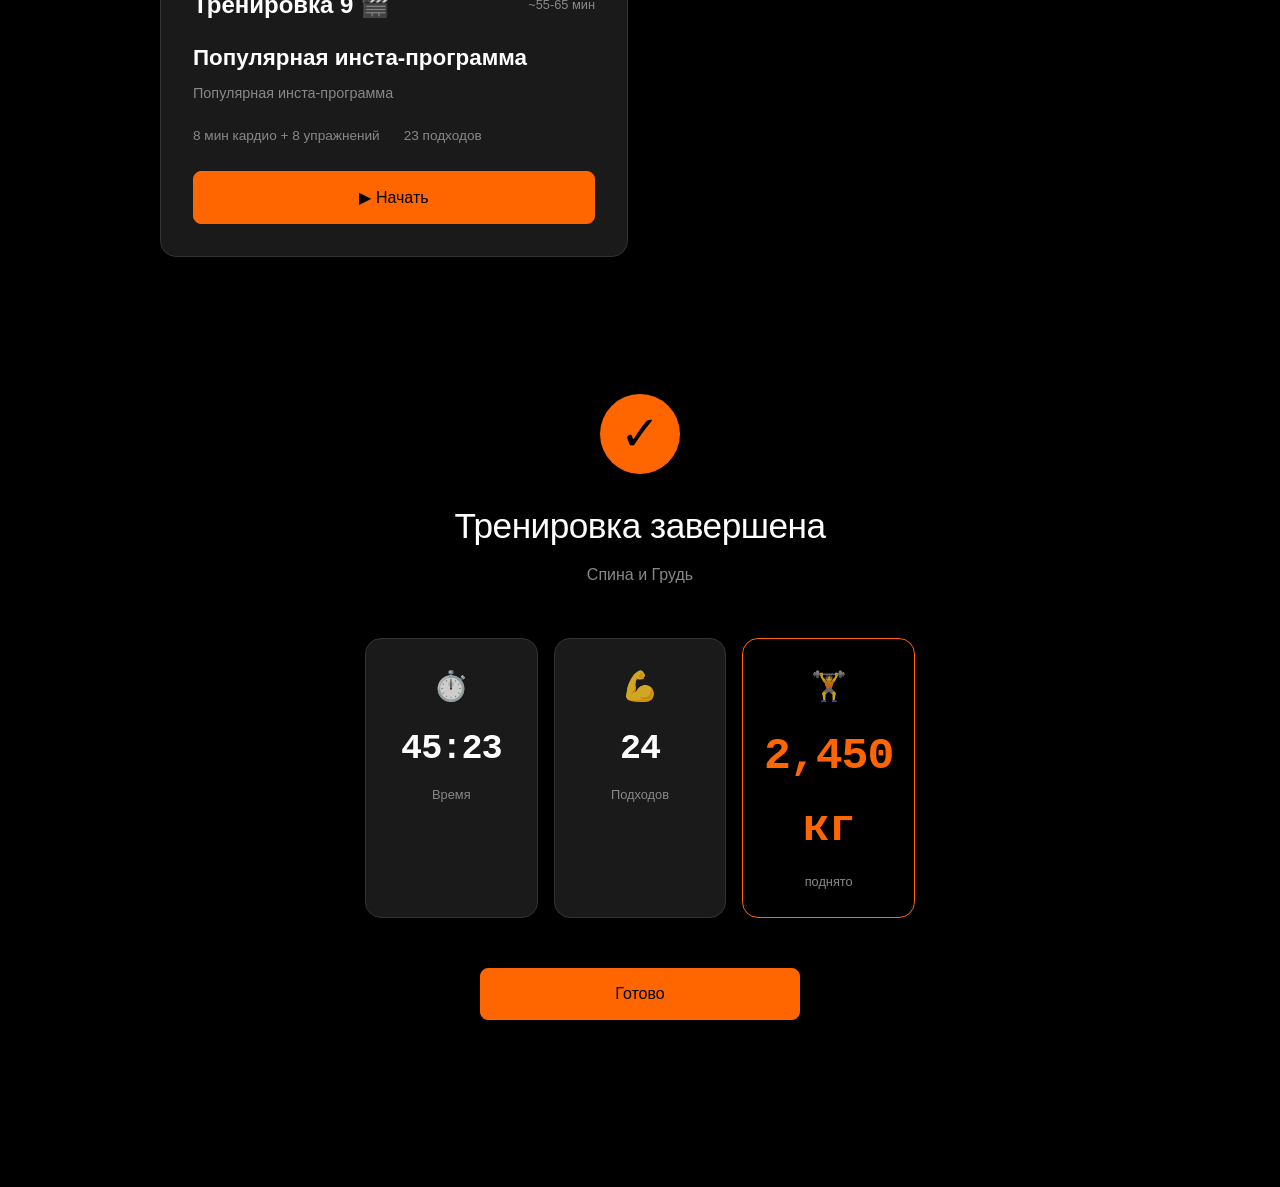
==== commit ba49da2a: "redesign" ====
--- a/index.html
+++ b/index.html
@@ -43,9 +43,9 @@
         <header>
             <h1>Тренировочный Трекер</h1>
             <div class="header-buttons">
-                <button id="historyBtn" class="btn btn-secondary">📊 История</button>
-                <button id="adviceBtn" class="btn btn-secondary">💡 Советы</button>
-                <button id="statsBtn" class="btn btn-secondary">📈 Статистика</button>
+                <button id="historyBtn" class="btn btn-secondary">История</button>
+                <button id="adviceBtn" class="btn btn-secondary">Советы</button>
+                <button id="statsBtn" class="btn btn-secondary">Статистика</button>
             </div>
         </header>
 
@@ -213,7 +213,7 @@
         <div id="historyScreen" class="screen">
             <div class="screen-header">
                 <button class="btn btn-secondary back-to-main">← Назад</button>
-                <h2>📊 История тренировок</h2>
+                <h2>История тренировок</h2>
                 <button id="clearHistoryBtn" class="btn btn-danger">Очистить</button>
             </div>
             <div id="historyList" class="history-list"></div>
@@ -223,7 +223,7 @@
         <div id="adviceScreen" class="screen">
             <div class="screen-header">
                 <button class="btn btn-secondary back-to-main">← Назад</button>
-                <h2>💡 Советы и рекомендации</h2>
+                <h2>Советы и рекомендации</h2>
             </div>
             <div class="advice-content">
                 <div class="advice-section">
@@ -425,7 +425,7 @@
         <div id="statsScreen" class="screen">
             <div class="screen-header">
                 <button class="btn btn-secondary back-to-main">← Назад</button>
-                <h2>📈 Статистика</h2>
+                <h2>Статистика</h2>
             </div>
             <div id="statsContent" class="stats-content"></div>
         </div>
@@ -452,8 +452,8 @@
 
                     <div class="summary-stat-card highlight">
                         <div class="summary-stat-icon">🏋️</div>
-                        <div class="summary-stat-value" id="summaryWeight">2,450</div>
-                        <div class="summary-stat-label">кг поднято</div>
+                        <div class="summary-stat-value" id="summaryWeight">2,450 кг</div>
+                        <div class="summary-stat-label">поднято</div>
                     </div>
                 </div>
 
--- a/styles.css
+++ b/styles.css
@@ -661,7 +661,8 @@
 .screen-header h2 {
     flex: 1;
     text-align: center;
-    color: var(--primary);
+    color: var(--text);
+    font-weight: 400;
 }
 
 .history-list {
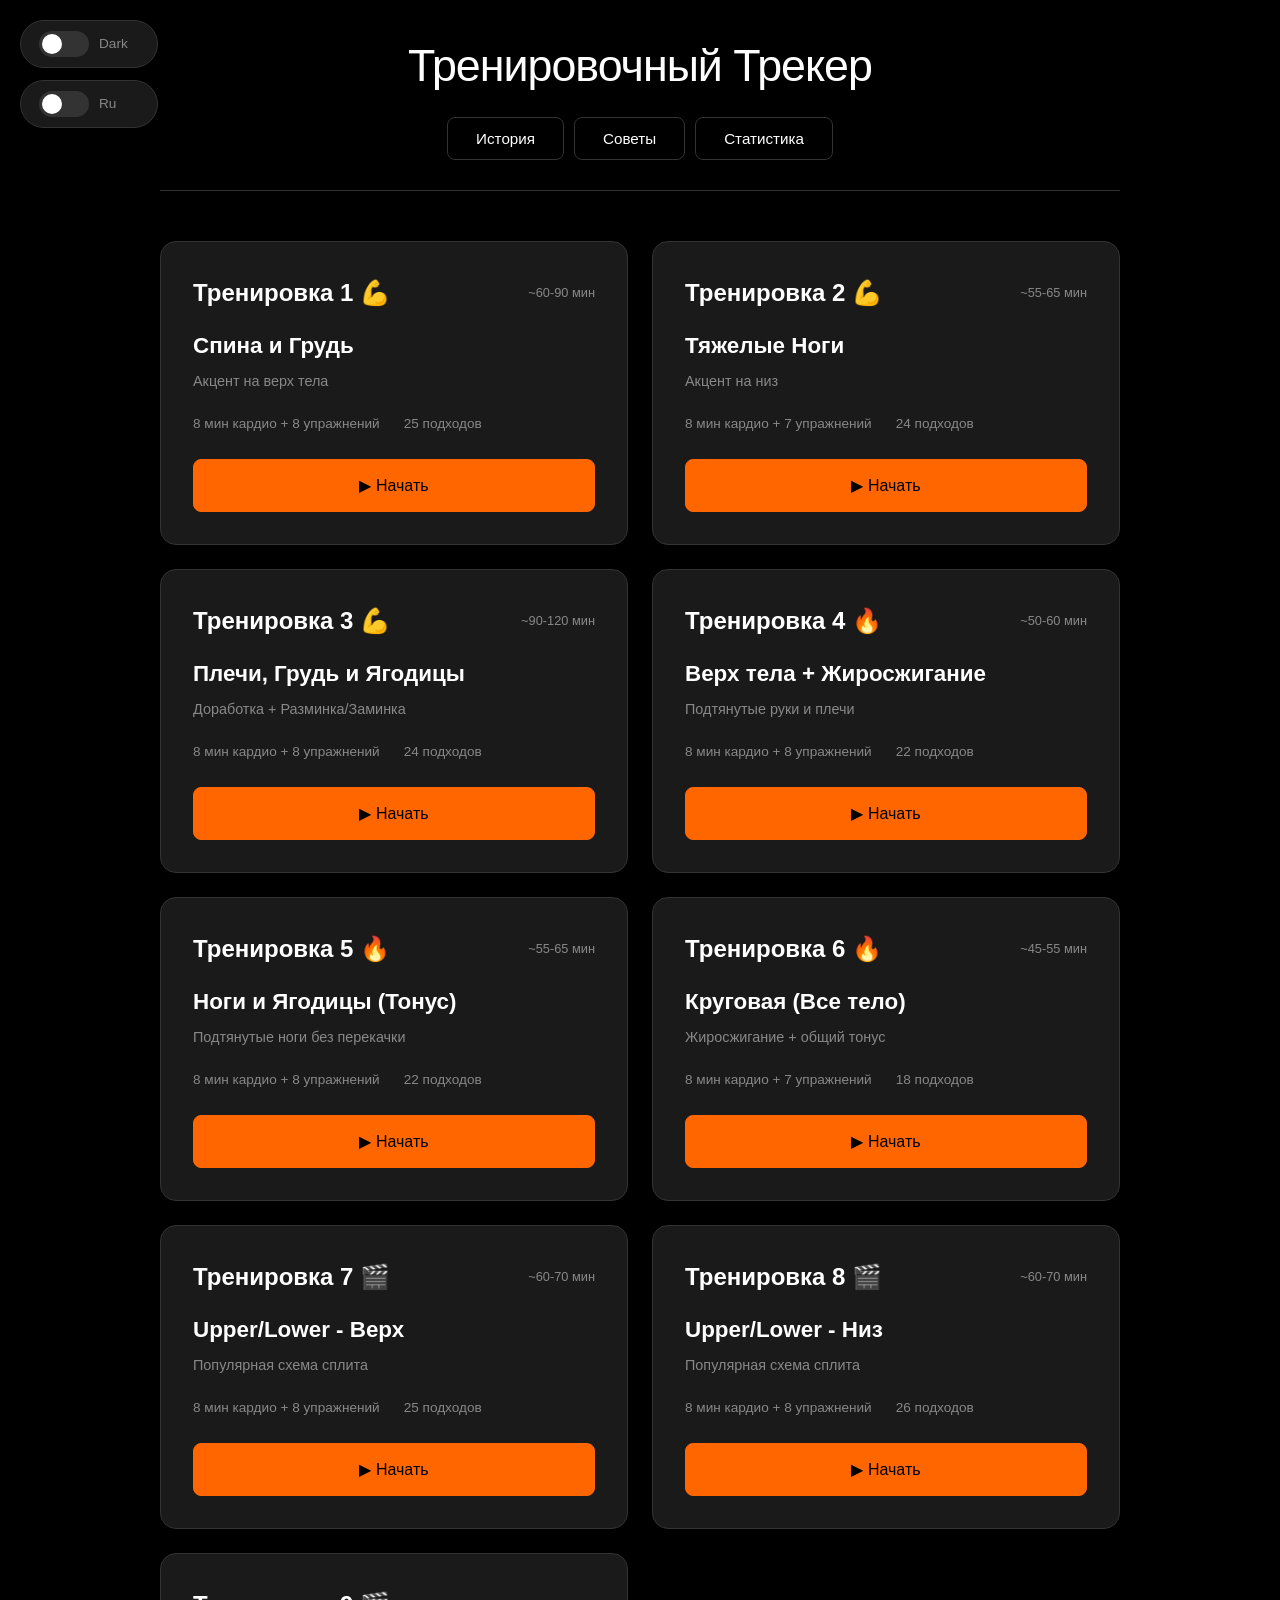
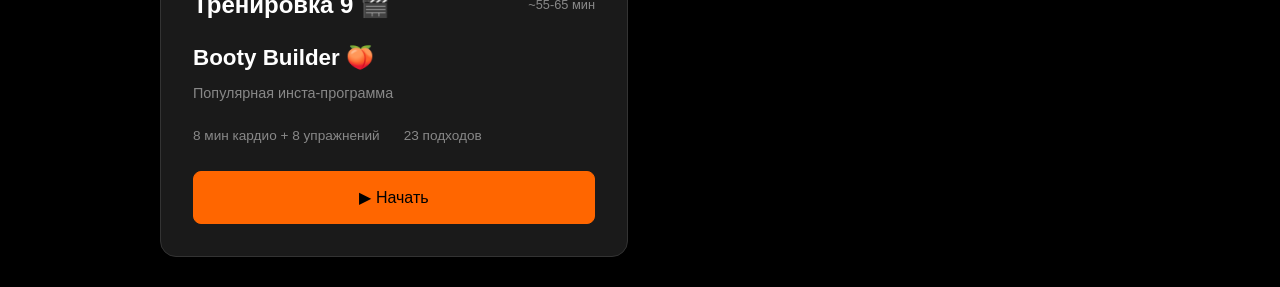
==== commit 574ad52c: "redesign" ====
--- a/index.html
+++ b/index.html
@@ -41,7 +41,7 @@
 
     <div class="container">
         <header>
-            <h1>Тренировочный Трекер</h1>
+            <h1 id="mainTitle" class="main-title-clickable">Тренировочный Трекер</h1>
             <div class="header-buttons">
                 <button id="historyBtn" class="btn btn-secondary">История</button>
                 <button id="adviceBtn" class="btn btn-secondary">Советы</button>
@@ -430,36 +430,38 @@
             <div id="statsContent" class="stats-content"></div>
         </div>
 
-        <!-- Workout Summary Screen -->
-        <div id="summaryScreen" class="screen">
-            <div class="summary-container">
-                <div class="summary-icon">✓</div>
-                <h2 class="summary-title">Тренировка завершена</h2>
-                <p class="summary-subtitle" id="summaryWorkoutName">Спина и Грудь</p>
-
-                <div class="summary-stats">
-                    <div class="summary-stat-card">
-                        <div class="summary-stat-icon">⏱️</div>
-                        <div class="summary-stat-value" id="summaryTime">45:23</div>
-                        <div class="summary-stat-label">Время</div>
-                    </div>
-
-                    <div class="summary-stat-card">
-                        <div class="summary-stat-icon">💪</div>
-                        <div class="summary-stat-value" id="summarySets">24</div>
-                        <div class="summary-stat-label">Подходов</div>
-                    </div>
-
-                    <div class="summary-stat-card highlight">
-                        <div class="summary-stat-icon">🏋️</div>
-                        <div class="summary-stat-value" id="summaryWeight">2,450 кг</div>
-                        <div class="summary-stat-label">поднято</div>
-                    </div>
-                </div>
-
-                <div class="summary-actions">
-                    <button class="btn btn-primary summary-close" id="summaryCloseBtn">Готово</button>
-                </div>
+    </div>
+
+    <!-- Workout Summary Screen -->
+    <div id="summaryScreen" class="screen">
+        <div class="summary-container-new">
+            <div class="summary-header-new">
+                <div class="summary-header-title">МОЯ ТРЕНИРОВКА</div>
+                <div class="summary-header-subtitle" id="summaryWorkoutName">Спина и Грудь</div>
+            </div>
+
+            <div class="summary-grid">
+                <div class="summary-card">
+                    <div class="summary-card-icon">⏱️</div>
+                    <div class="summary-card-value" id="summaryTime">45:23</div>
+                    <div class="summary-card-label">время</div>
+                </div>
+
+                <div class="summary-card">
+                    <div class="summary-card-icon">💪</div>
+                    <div class="summary-card-value" id="summarySets">24</div>
+                    <div class="summary-card-label">подходов</div>
+                </div>
+
+                <div class="summary-card summary-card-highlight">
+                    <div class="summary-card-icon">🏋️</div>
+                    <div class="summary-card-value" id="summaryWeight">2,450 кг</div>
+                    <div class="summary-card-label">поднято</div>
+                </div>
+            </div>
+
+            <div class="summary-footer">
+                <button class="btn btn-primary summary-close-new" id="summaryCloseBtn">Готово</button>
             </div>
         </div>
     </div>
--- a/styles.css
+++ b/styles.css
@@ -146,6 +146,15 @@
     font-family: -apple-system, BlinkMacSystemFont, 'Segoe UI', sans-serif;
 }
 
+.main-title-clickable {
+    cursor: pointer;
+    transition: color 0.2s ease;
+}
+
+.main-title-clickable:hover {
+    color: var(--primary);
+}
+
 .header-buttons {
     display: flex;
     gap: 10px;
@@ -650,19 +659,29 @@
 
 /* History Screen */
 .screen-header {
-    display: flex;
-    justify-content: space-between;
+    position: relative;
+    display: flex;
+    justify-content: center;
     align-items: center;
     margin-bottom: 24px;
-    gap: 16px;
-    flex-wrap: wrap;
+    padding: 0 16px;
+}
+
+.screen-header .back-to-main {
+    position: absolute;
+    left: 0;
 }
 
 .screen-header h2 {
-    flex: 1;
     text-align: center;
     color: var(--text);
     font-weight: 400;
+    margin: 0;
+}
+
+.screen-header #clearHistoryBtn {
+    position: absolute;
+    right: 0;
 }
 
 .history-list {
@@ -708,6 +727,13 @@
     text-align: center;
     color: var(--text-secondary);
     padding: 40px;
+}
+
+.share-workout-btn {
+    margin-top: 16px;
+    width: 100%;
+    padding: 12px;
+    font-size: 0.95rem;
 }
 
 /* Advice Screen */
@@ -1144,8 +1170,8 @@
 }
 
 /* Workout Summary Screen */
-#summaryScreen {
-    display: flex;
+#summaryScreen.active {
+    display: flex !important;
     align-items: center;
     justify-content: center;
     min-height: 100vh;
@@ -1244,7 +1270,9 @@
 
 .summary-stat-card.highlight .summary-stat-value {
     color: var(--primary);
-    font-size: 2.8rem;
+    font-size: 1.9rem;
+    letter-spacing: -1.5px;
+    white-space: nowrap;
 }
 
 .summary-stat-label {
@@ -1269,6 +1297,10 @@
 
 /* Mobile */
 @media (max-width: 768px) {
+    #summaryScreen.active {
+        padding: 20px 16px;
+    }
+
     .summary-icon {
         width: 64px;
         height: 64px;
@@ -1302,14 +1334,175 @@
     }
 
     .summary-stat-value {
-        font-size: 2rem;
+        font-size: 1.6rem;
     }
 
     .summary-stat-card.highlight .summary-stat-value {
-        font-size: 2.4rem;
+        font-size: 1.7rem;
+        white-space: nowrap;
     }
 
     .summary-close {
         max-width: 100%;
     }
 }
+
+/* NEW SUMMARY DESIGN - GYM STATS Style */
+.summary-container-new {
+    max-width: 600px;
+    width: 100%;
+    padding: 32px 24px;
+    background: var(--bg-card);
+    border: 2px solid var(--border);
+    border-radius: 32px;
+    animation: fadeIn 0.6s ease;
+}
+
+.summary-header-new {
+    text-align: center;
+    margin-bottom: 32px;
+}
+
+.summary-header-title {
+    font-size: 1.8rem;
+    font-weight: 700;
+    color: var(--primary);
+    letter-spacing: 2px;
+    text-transform: uppercase;
+    margin-bottom: 8px;
+}
+
+.summary-header-subtitle {
+    font-size: 1.2rem;
+    font-weight: 400;
+    color: var(--text);
+    letter-spacing: 1px;
+}
+
+.summary-grid {
+    display: grid;
+    grid-template-columns: repeat(2, 1fr);
+    gap: 20px;
+    margin-bottom: 32px;
+}
+
+.summary-card {
+    background: rgba(30, 30, 30, 0.8);
+    border: 2px solid var(--border);
+    border-radius: 20px;
+    padding: 28px 20px;
+    text-align: center;
+    transition: all 0.3s ease;
+}
+
+.summary-card:hover {
+    transform: translateY(-4px);
+    border-color: rgba(255, 102, 0, 0.3);
+}
+
+.summary-card-highlight {
+    background: rgba(255, 102, 0, 0.05);
+    border: 2px solid var(--primary);
+    box-shadow: 0 0 30px rgba(255, 102, 0, 0.3);
+    grid-column: span 2;
+}
+
+.summary-card-highlight:hover {
+    box-shadow: 0 0 40px rgba(255, 102, 0, 0.5);
+    transform: translateY(-4px);
+}
+
+.summary-card-icon {
+    font-size: 2.5rem;
+    margin-bottom: 12px;
+    filter: grayscale(60%);
+}
+
+.summary-card-highlight .summary-card-icon {
+    filter: grayscale(0%);
+    font-size: 3rem;
+}
+
+.summary-card-value {
+    font-size: 2.8rem;
+    font-weight: 700;
+    color: var(--primary);
+    font-family: 'Courier New', monospace;
+    letter-spacing: -2px;
+    margin-bottom: 8px;
+    text-shadow: 0 0 20px rgba(255, 102, 0, 0.4);
+}
+
+.summary-card-highlight .summary-card-value {
+    font-size: 3.5rem;
+    letter-spacing: -2px;
+    white-space: nowrap;
+}
+
+.summary-card-label {
+    font-size: 0.75rem;
+    color: var(--text-secondary);
+    font-weight: 400;
+    text-transform: uppercase;
+    letter-spacing: 1px;
+}
+
+.summary-footer {
+    display: flex;
+    justify-content: center;
+    margin-top: 24px;
+}
+
+.summary-close-new {
+    width: 100%;
+    max-width: 400px;
+    padding: 18px;
+    font-size: 1.1rem;
+    font-weight: 600;
+    letter-spacing: 1px;
+}
+
+/* Mobile */
+@media (max-width: 768px) {
+    .summary-container-new {
+        padding: 24px 16px;
+        border-radius: 24px;
+    }
+
+    .summary-header-title {
+        font-size: 1.4rem;
+    }
+
+    .summary-header-subtitle {
+        font-size: 1rem;
+    }
+
+    .summary-grid {
+        grid-template-columns: 1fr;
+        gap: 16px;
+    }
+
+    .summary-card {
+        padding: 24px 16px;
+    }
+
+    .summary-card-highlight {
+        grid-column: span 1;
+    }
+
+    .summary-card-value {
+        font-size: 2.2rem;
+    }
+
+    .summary-card-highlight .summary-card-value {
+        font-size: 2.5rem;
+    }
+
+    .summary-card-icon {
+        font-size: 2rem;
+    }
+
+    .summary-card-highlight .summary-card-icon {
+        font-size: 2.5rem;
+    }
+}
